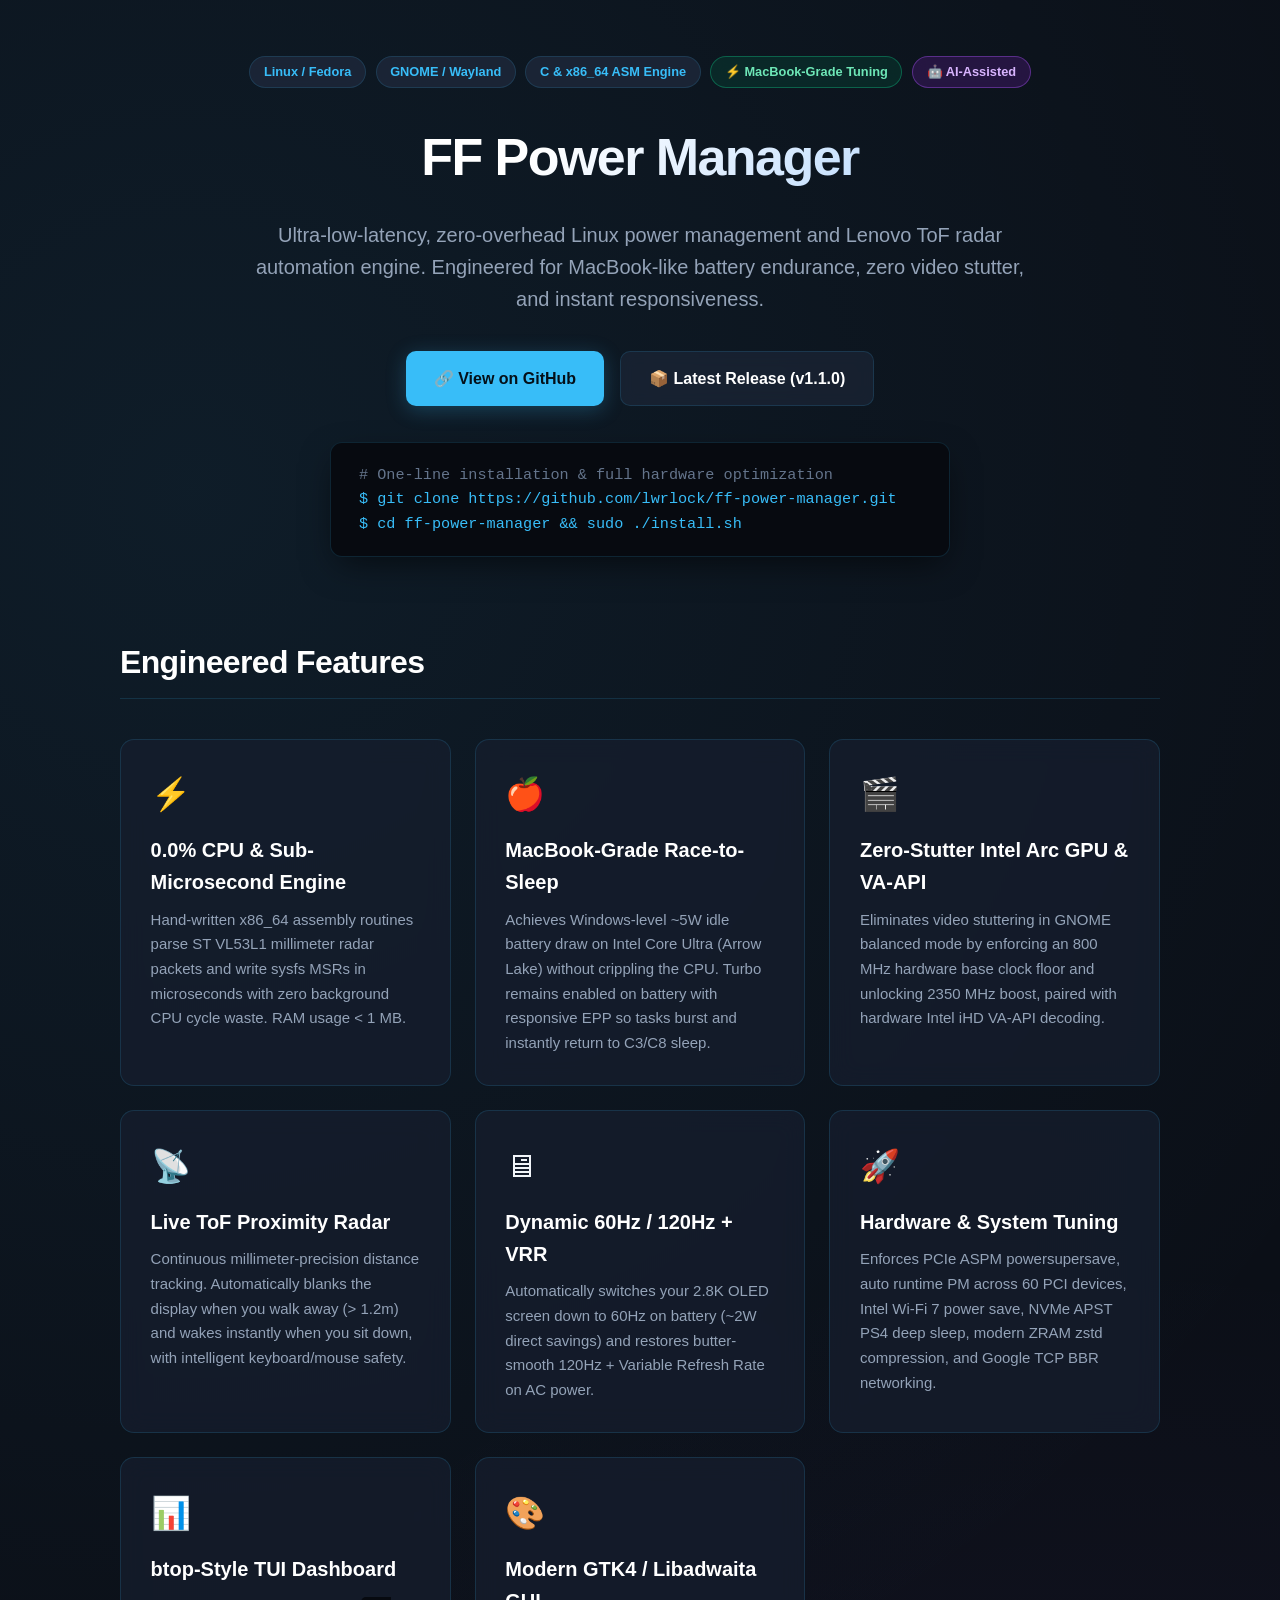
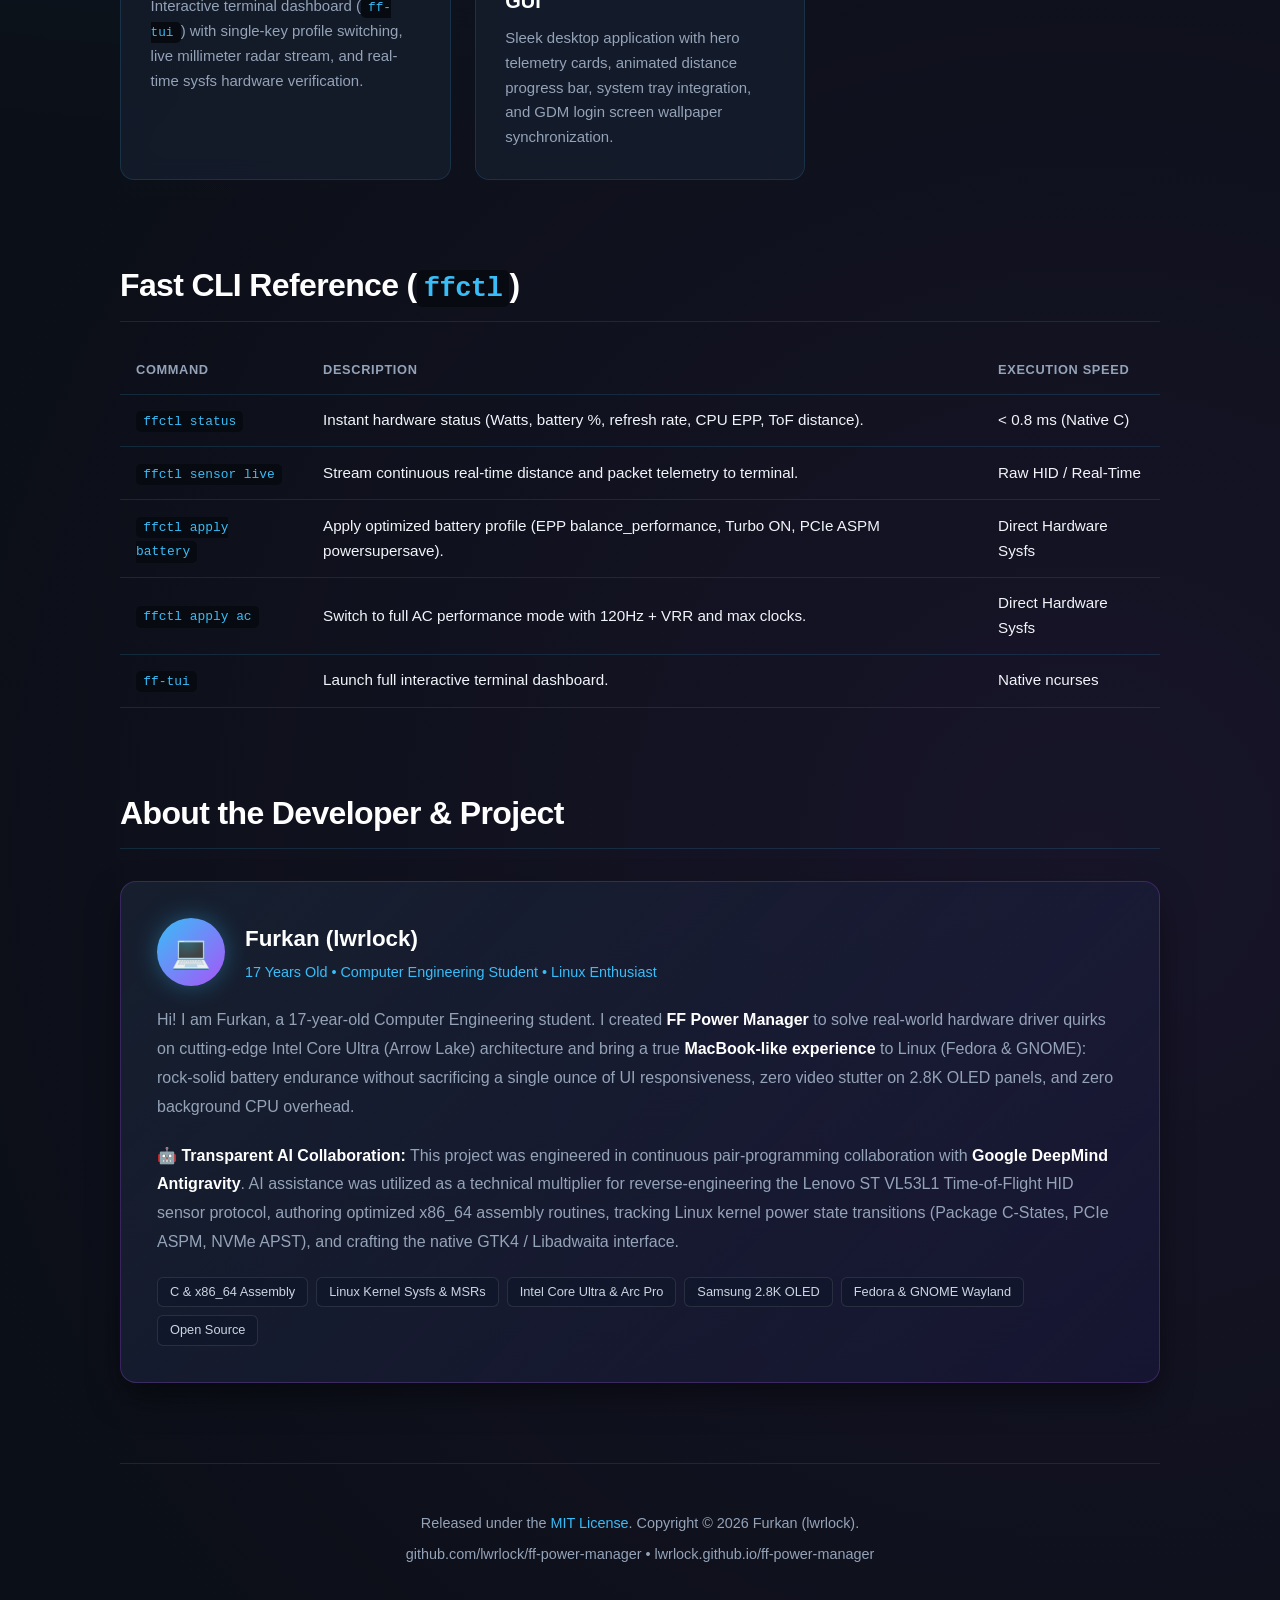
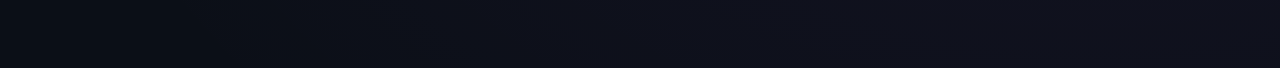
==== docs/index.html @ 94ef54aa "docs: update latest release link and version metadata to v1.1.0" ====
<!DOCTYPE html>
<html lang="en">
<head>
  <meta charset="UTF-8">
  <meta name="viewport" content="width=device-width, initial-scale=1.0">
  <title>FF Power Manager — Ultra-Low Latency Linux Power & ToF Presence Engine</title>
  <meta name="description" content="MacBook-grade Linux power profile manager, zero-stutter Intel Arc GPU tuning, and Lenovo ToF presence radar engine built in C and x86_64 Assembly for Fedora & GNOME.">
  <meta name="keywords" content="ff-power-manager, linux power management, fedora, lenovo presence sensor, tof sensor, oled 60hz 120hz, battery life, intel core ultra, intel arc, btop tui, c assembly, lwrlock">
  <meta name="author" content="Furkan (lwrlock)">
  <link rel="canonical" href="https://lwrlock.github.io/ff-power-manager/">

  <!-- OpenGraph Metadata -->
  <meta property="og:type" content="website">
  <meta property="og:title" content="FF Power Manager — MacBook-Grade Linux Power & ToF Presence Engine">
  <meta property="og:description" content="0.0% CPU overhead, ~5W idle battery tuning, live ToF millimeter radar, zero-stutter Intel Arc GPU fix, and dynamic 60Hz/120Hz OLED switching.">
  <meta property="og:url" content="https://lwrlock.github.io/ff-power-manager/">
  <meta property="og:site_name" content="FF Power Manager">

  <!-- Schema.org JSON-LD -->
  <script type="application/ld+json">
  {
    "@context": "https://schema.org",
    "@type": "SoftwareApplication",
    "name": "FF Power Manager",
    "softwareVersion": "1.1.0",
    "operatingSystem": "Linux (Fedora, GNOME, Wayland)",
    "applicationCategory": "UtilitiesApplication",
    "description": "MacBook-grade Linux power profile manager and Lenovo ToF presence sensor engine in C and x86_64 Assembly.",
    "license": "https://opensource.org/licenses/MIT",
    "url": "https://lwrlock.github.io/ff-power-manager/",
    "author": {
      "@type": "Person",
      "name": "Furkan",
      "jobTitle": "Computer Engineering Student",
      "url": "https://github.com/lwrlock"
    }
  }
  </script>

  <style>
    :root {
      --bg: #0b0f17;
      --card-bg: rgba(22, 30, 46, 0.75);
      --card-border: rgba(56, 189, 248, 0.15);
      --card-hover: rgba(56, 189, 248, 0.35);
      --text: #f1f5f9;
      --text-muted: #94a3b8;
      --primary: #38bdf8;
      --primary-glow: rgba(56, 189, 248, 0.25);
      --accent: #10b981;
      --accent-glow: rgba(16, 185, 129, 0.2);
      --purple: #a855f7;
      --code-bg: #070a10;
    }
    * { box-sizing: border-box; margin: 0; padding: 0; }
    body {
      font-family: -apple-system, BlinkMacSystemFont, "Segoe UI", Roboto, -apple-system, sans-serif;
      background-color: var(--bg);
      background-image: 
        radial-gradient(circle at 15% 15%, rgba(56, 189, 248, 0.08) 0%, transparent 45%),
        radial-gradient(circle at 85% 75%, rgba(168, 85, 247, 0.08) 0%, transparent 45%);
      color: var(--text);
      line-height: 1.6;
      padding: 0 1.5rem;
    }
    .container { max-width: 1040px; margin: 0 auto; padding: 3.5rem 0; }
    header { text-align: center; margin-bottom: 4rem; }
    .badge-bar { display: flex; justify-content: center; gap: 0.6rem; flex-wrap: wrap; margin-bottom: 1.75rem; }
    .badge {
      display: inline-flex;
      align-items: center;
      gap: 0.35rem;
      padding: 0.3rem 0.85rem;
      border-radius: 9999px;
      font-size: 0.8rem;
      font-weight: 600;
      background: rgba(30, 41, 59, 0.8);
      color: var(--primary);
      border: 1px solid var(--card-border);
      backdrop-filter: blur(8px);
      text-decoration: none;
    }
    .badge.ai { color: #d8b4fe; border-color: rgba(168, 85, 247, 0.4); background: rgba(88, 28, 135, 0.35); }
    .badge.green { color: #6ee7b7; border-color: rgba(16, 185, 129, 0.4); background: rgba(6, 78, 59, 0.35); }
    h1 {
      font-size: 3.25rem;
      font-weight: 800;
      color: #fff;
      margin-bottom: 1.25rem;
      letter-spacing: -0.03em;
      background: linear-gradient(135deg, #ffffff 40%, #93c5fd 100%);
      -webkit-background-clip: text;
      -webkit-text-fill-color: transparent;
    }
    .subtitle {
      font-size: 1.25rem;
      color: var(--text-muted);
      max-width: 780px;
      margin: 0 auto 2.25rem;
      font-weight: 400;
    }
    .cta-group { display: flex; justify-content: center; gap: 1rem; flex-wrap: wrap; }
    .btn {
      display: inline-flex;
      align-items: center;
      gap: 0.5rem;
      padding: 0.85rem 1.75rem;
      border-radius: 10px;
      font-weight: 600;
      text-decoration: none;
      transition: all 0.25s cubic-bezier(0.4, 0, 0.2, 1);
    }
    .btn-primary {
      background: var(--primary);
      color: #041019;
      box-shadow: 0 4px 20px var(--primary-glow);
    }
    .btn-primary:hover {
      background: #7dd3fc;
      transform: translateY(-2px);
      box-shadow: 0 6px 25px var(--primary-glow);
    }
    .btn-outline {
      background: rgba(30, 41, 59, 0.6);
      color: #fff;
      border: 1px solid var(--card-border);
      backdrop-filter: blur(8px);
    }
    .btn-outline:hover {
      background: var(--card-bg);
      border-color: var(--primary);
      transform: translateY(-2px);
    }
    .terminal-box {
      background: var(--code-bg);
      border: 1px solid var(--card-border);
      border-radius: 12px;
      padding: 1.25rem 1.75rem;
      font-family: ui-monospace, SFMono-Regular, Menlo, Monaco, Consolas, monospace;
      color: #38bdf8;
      font-size: 0.95rem;
      margin: 2.25rem auto 0;
      max-width: 620px;
      box-shadow: 0 12px 35px -8px rgba(0, 0, 0, 0.6);
      text-align: left;
    }
    .terminal-box .comment { color: #64748b; }
    .grid { display: grid; grid-template-columns: repeat(auto-fit, minmax(300px, 1fr)); gap: 1.5rem; margin-top: 2.5rem; }
    .card {
      background: var(--card-bg);
      border: 1px solid var(--card-border);
      border-radius: 14px;
      padding: 1.85rem;
      backdrop-filter: blur(12px);
      transition: transform 0.25s ease, border-color 0.25s ease, box-shadow 0.25s ease;
    }
    .card:hover {
      transform: translateY(-3px);
      border-color: var(--card-hover);
      box-shadow: 0 10px 30px -5px rgba(0, 0, 0, 0.4);
    }
    .card-icon { font-size: 2rem; margin-bottom: 0.85rem; }
    .card h3 { font-size: 1.25rem; font-weight: 700; color: #fff; margin-bottom: 0.6rem; }
    .card p { font-size: 0.935rem; color: var(--text-muted); line-height: 1.65; }
    section { margin: 5rem 0; }
    h2 {
      font-size: 2rem;
      font-weight: 700;
      color: #fff;
      margin-bottom: 1.5rem;
      border-bottom: 1px solid var(--card-border);
      padding-bottom: 0.6rem;
      letter-spacing: -0.02em;
    }
    table { width: 100%; border-collapse: collapse; margin: 1.5rem 0; font-size: 0.95rem; }
    th, td { text-align: left; padding: 0.85rem 1rem; border-bottom: 1px solid var(--card-border); }
    th { color: var(--text-muted); font-weight: 600; text-transform: uppercase; font-size: 0.8rem; letter-spacing: 0.05em; }
    code { font-family: ui-monospace, SFMono-Regular, Menlo, monospace; background: var(--code-bg); padding: 0.2rem 0.45rem; border-radius: 5px; font-size: 0.85em; color: var(--primary); }

    /* About Section */
    .about-card {
      background: linear-gradient(135deg, rgba(24, 34, 50, 0.85) 0%, rgba(30, 27, 75, 0.4) 100%);
      border: 1px solid rgba(168, 85, 247, 0.25);
      border-radius: 16px;
      padding: 2.25rem;
      margin-top: 2rem;
      box-shadow: 0 15px 35px -5px rgba(0, 0, 0, 0.5);
    }
    .about-header {
      display: flex;
      align-items: center;
      gap: 1.25rem;
      margin-bottom: 1.25rem;
      flex-wrap: wrap;
    }
    .about-avatar {
      width: 68px;
      height: 68px;
      border-radius: 50%;
      background: linear-gradient(135deg, #38bdf8, #a855f7);
      display: flex;
      align-items: center;
      justify-content: center;
      font-size: 2rem;
      box-shadow: 0 0 25px rgba(56, 189, 248, 0.35);
    }
    .about-title h3 { font-size: 1.4rem; color: #fff; margin-bottom: 0.25rem; }
    .about-meta { font-size: 0.9rem; color: var(--primary); font-weight: 500; }
    .about-text {
      color: var(--text-muted);
      font-size: 1rem;
      line-height: 1.8;
      margin-bottom: 1.25rem;
    }
    .about-text strong { color: #fff; }
    .pill-group { display: flex; gap: 0.5rem; flex-wrap: wrap; margin-top: 1rem; }
    .pill {
      font-size: 0.8rem;
      padding: 0.25rem 0.75rem;
      border-radius: 6px;
      background: rgba(15, 23, 42, 0.6);
      border: 1px solid rgba(255, 255, 255, 0.1);
      color: #cbd5e1;
    }

    footer {
      text-align: center;
      color: var(--text-muted);
      font-size: 0.9rem;
      border-top: 1px solid var(--card-border);
      padding: 3rem 0;
      margin-top: 5rem;
    }
  </style>
</head>
<body>
  <div class="container">
    <header>
      <div class="badge-bar">
        <span class="badge">Linux / Fedora</span>
        <span class="badge">GNOME / Wayland</span>
        <span class="badge">C &amp; x86_64 ASM Engine</span>
        <span class="badge green">&#x26A1; MacBook-Grade Tuning</span>
        <span class="badge ai">&#x1F916; AI-Assisted</span>
      </div>
      <h1>FF Power Manager</h1>
      <p class="subtitle">
        Ultra-low-latency, zero-overhead Linux power management and Lenovo ToF radar automation engine. Engineered for MacBook-like battery endurance, zero video stutter, and instant responsiveness.
      </p>

      <div class="cta-group">
        <a href="https://github.com/lwrlock/ff-power-manager" class="btn btn-primary">&#x1F517; View on GitHub</a>
        <a href="https://github.com/lwrlock/ff-power-manager/releases/tag/v1.1.0" class="btn btn-outline">&#x1F4E6; Latest Release (v1.1.0)</a>
      </div>

      <div class="terminal-box">
        <span class="comment"># One-line installation &amp; full hardware optimization</span><br>
        $ git clone https://github.com/lwrlock/ff-power-manager.git<br>
        $ cd ff-power-manager &amp;&amp; sudo ./install.sh
      </div>
    </header>

    <section>
      <h2>Engineered Features</h2>
      <div class="grid">
        <div class="card">
          <div class="card-icon">&#x26A1;</div>
          <h3>0.0% CPU &amp; Sub-Microsecond Engine</h3>
          <p>Hand-written x86_64 assembly routines parse ST VL53L1 millimeter radar packets and write sysfs MSRs in microseconds with zero background CPU cycle waste. RAM usage &lt; 1 MB.</p>
        </div>

        <div class="card">
          <div class="card-icon">&#x1F34E;</div>
          <h3>MacBook-Grade Race-to-Sleep</h3>
          <p>Achieves Windows-level ~5W idle battery draw on Intel Core Ultra (Arrow Lake) without crippling the CPU. Turbo remains enabled on battery with responsive EPP so tasks burst and instantly return to C3/C8 sleep.</p>
        </div>

        <div class="card">
          <div class="card-icon">&#x1F3AC;</div>
          <h3>Zero-Stutter Intel Arc GPU &amp; VA-API</h3>
          <p>Eliminates video stuttering in GNOME balanced mode by enforcing an 800 MHz hardware base clock floor and unlocking 2350 MHz boost, paired with hardware Intel iHD VA-API decoding.</p>
        </div>

        <div class="card">
          <div class="card-icon">&#x1F4E1;</div>
          <h3>Live ToF Proximity Radar</h3>
          <p>Continuous millimeter-precision distance tracking. Automatically blanks the display when you walk away (> 1.2m) and wakes instantly when you sit down, with intelligent keyboard/mouse safety.</p>
        </div>

        <div class="card">
          <div class="card-icon">&#x1F5A5;</div>
          <h3>Dynamic 60Hz / 120Hz + VRR</h3>
          <p>Automatically switches your 2.8K OLED screen down to 60Hz on battery (~2W direct savings) and restores butter-smooth 120Hz + Variable Refresh Rate on AC power.</p>
        </div>

        <div class="card">
          <div class="card-icon">&#x1F680;</div>
          <h3>Hardware &amp; System Tuning</h3>
          <p>Enforces PCIe ASPM powersupersave, auto runtime PM across 60 PCI devices, Intel Wi-Fi 7 power save, NVMe APST PS4 deep sleep, modern ZRAM zstd compression, and Google TCP BBR networking.</p>
        </div>

        <div class="card">
          <div class="card-icon">&#x1F4CA;</div>
          <h3>btop-Style TUI Dashboard</h3>
          <p>Interactive terminal dashboard (<code>ff-tui</code>) with single-key profile switching, live millimeter radar stream, and real-time sysfs hardware verification.</p>
        </div>

        <div class="card">
          <div class="card-icon">&#x1F3A8;</div>
          <h3>Modern GTK4 / Libadwaita GUI</h3>
          <p>Sleek desktop application with hero telemetry cards, animated distance progress bar, system tray integration, and GDM login screen wallpaper synchronization.</p>
        </div>
      </div>
    </section>

    <section>
      <h2>Fast CLI Reference (<code>ffctl</code>)</h2>
      <table>
        <thead>
          <tr>
            <th>Command</th>
            <th>Description</th>
            <th>Execution Speed</th>
          </tr>
        </thead>
        <tbody>
          <tr>
            <td><code>ffctl status</code></td>
            <td>Instant hardware status (Watts, battery %, refresh rate, CPU EPP, ToF distance).</td>
            <td>&lt; 0.8 ms (Native C)</td>
          </tr>
          <tr>
            <td><code>ffctl sensor live</code></td>
            <td>Stream continuous real-time distance and packet telemetry to terminal.</td>
            <td>Raw HID / Real-Time</td>
          </tr>
          <tr>
            <td><code>ffctl apply battery</code></td>
            <td>Apply optimized battery profile (EPP balance_performance, Turbo ON, PCIe ASPM powersupersave).</td>
            <td>Direct Hardware Sysfs</td>
          </tr>
          <tr>
            <td><code>ffctl apply ac</code></td>
            <td>Switch to full AC performance mode with 120Hz + VRR and max clocks.</td>
            <td>Direct Hardware Sysfs</td>
          </tr>
          <tr>
            <td><code>ff-tui</code></td>
            <td>Launch full interactive terminal dashboard.</td>
            <td>Native ncurses</td>
          </tr>
        </tbody>
      </table>
    </section>

    <section>
      <h2>About the Developer &amp; Project</h2>
      <div class="about-card">
        <div class="about-header">
          <div class="about-avatar">&#x1F4BB;</div>
          <div class="about-title">
            <h3>Furkan (lwrlock)</h3>
            <div class="about-meta">17 Years Old &bull; Computer Engineering Student &bull; Linux Enthusiast</div>
          </div>
        </div>
        <p class="about-text">
          Hi! I am Furkan, a 17-year-old Computer Engineering student. I created <strong>FF Power Manager</strong> to solve real-world hardware driver quirks on cutting-edge Intel Core Ultra (Arrow Lake) architecture and bring a true <strong>MacBook-like experience</strong> to Linux (Fedora &amp; GNOME): rock-solid battery endurance without sacrificing a single ounce of UI responsiveness, zero video stutter on 2.8K OLED panels, and zero background CPU overhead.
        </p>
        <p class="about-text">
          <strong>&#x1F916; Transparent AI Collaboration:</strong> This project was engineered in continuous pair-programming collaboration with <strong>Google DeepMind Antigravity</strong>. AI assistance was utilized as a technical multiplier for reverse-engineering the Lenovo ST VL53L1 Time-of-Flight HID sensor protocol, authoring optimized x86_64 assembly routines, tracking Linux kernel power state transitions (Package C-States, PCIe ASPM, NVMe APST), and crafting the native GTK4 / Libadwaita interface.
        </p>
        <div class="pill-group">
          <span class="pill">C &amp; x86_64 Assembly</span>
          <span class="pill">Linux Kernel Sysfs &amp; MSRs</span>
          <span class="pill">Intel Core Ultra &amp; Arc Pro</span>
          <span class="pill">Samsung 2.8K OLED</span>
          <span class="pill">Fedora &amp; GNOME Wayland</span>
          <span class="pill">Open Source</span>
        </div>
      </div>
    </section>

    <footer>
      <p>Released under the <a href="https://opensource.org/licenses/MIT" style="color: var(--primary); text-decoration: none;">MIT License</a>. Copyright &copy; 2026 Furkan (lwrlock).</p>
      <p style="margin-top: 0.5rem;"><a href="https://github.com/lwrlock/ff-power-manager" style="color: var(--text-muted); text-decoration: none;">github.com/lwrlock/ff-power-manager</a> &bull; <a href="https://lwrlock.github.io/ff-power-manager/" style="color: var(--text-muted); text-decoration: none;">lwrlock.github.io/ff-power-manager</a></p>
    </footer>
  </div>
</body>
</html>
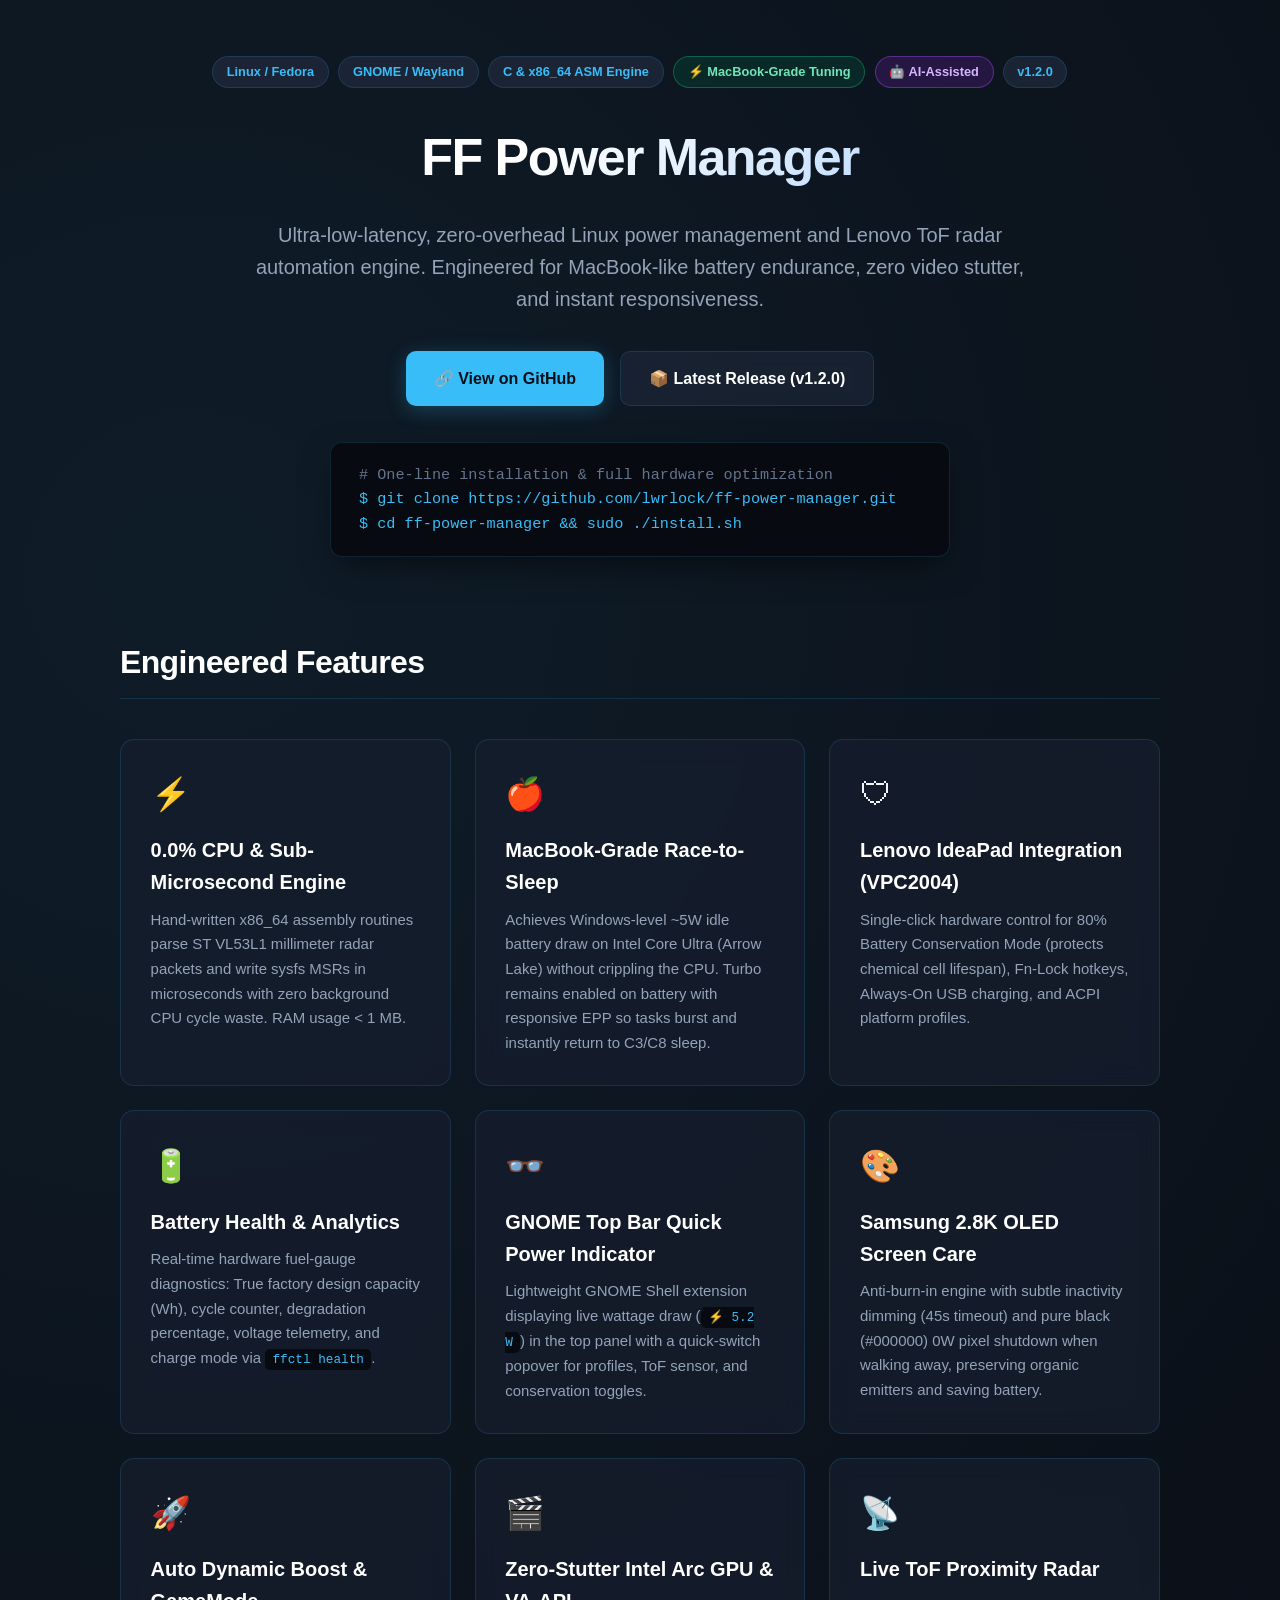
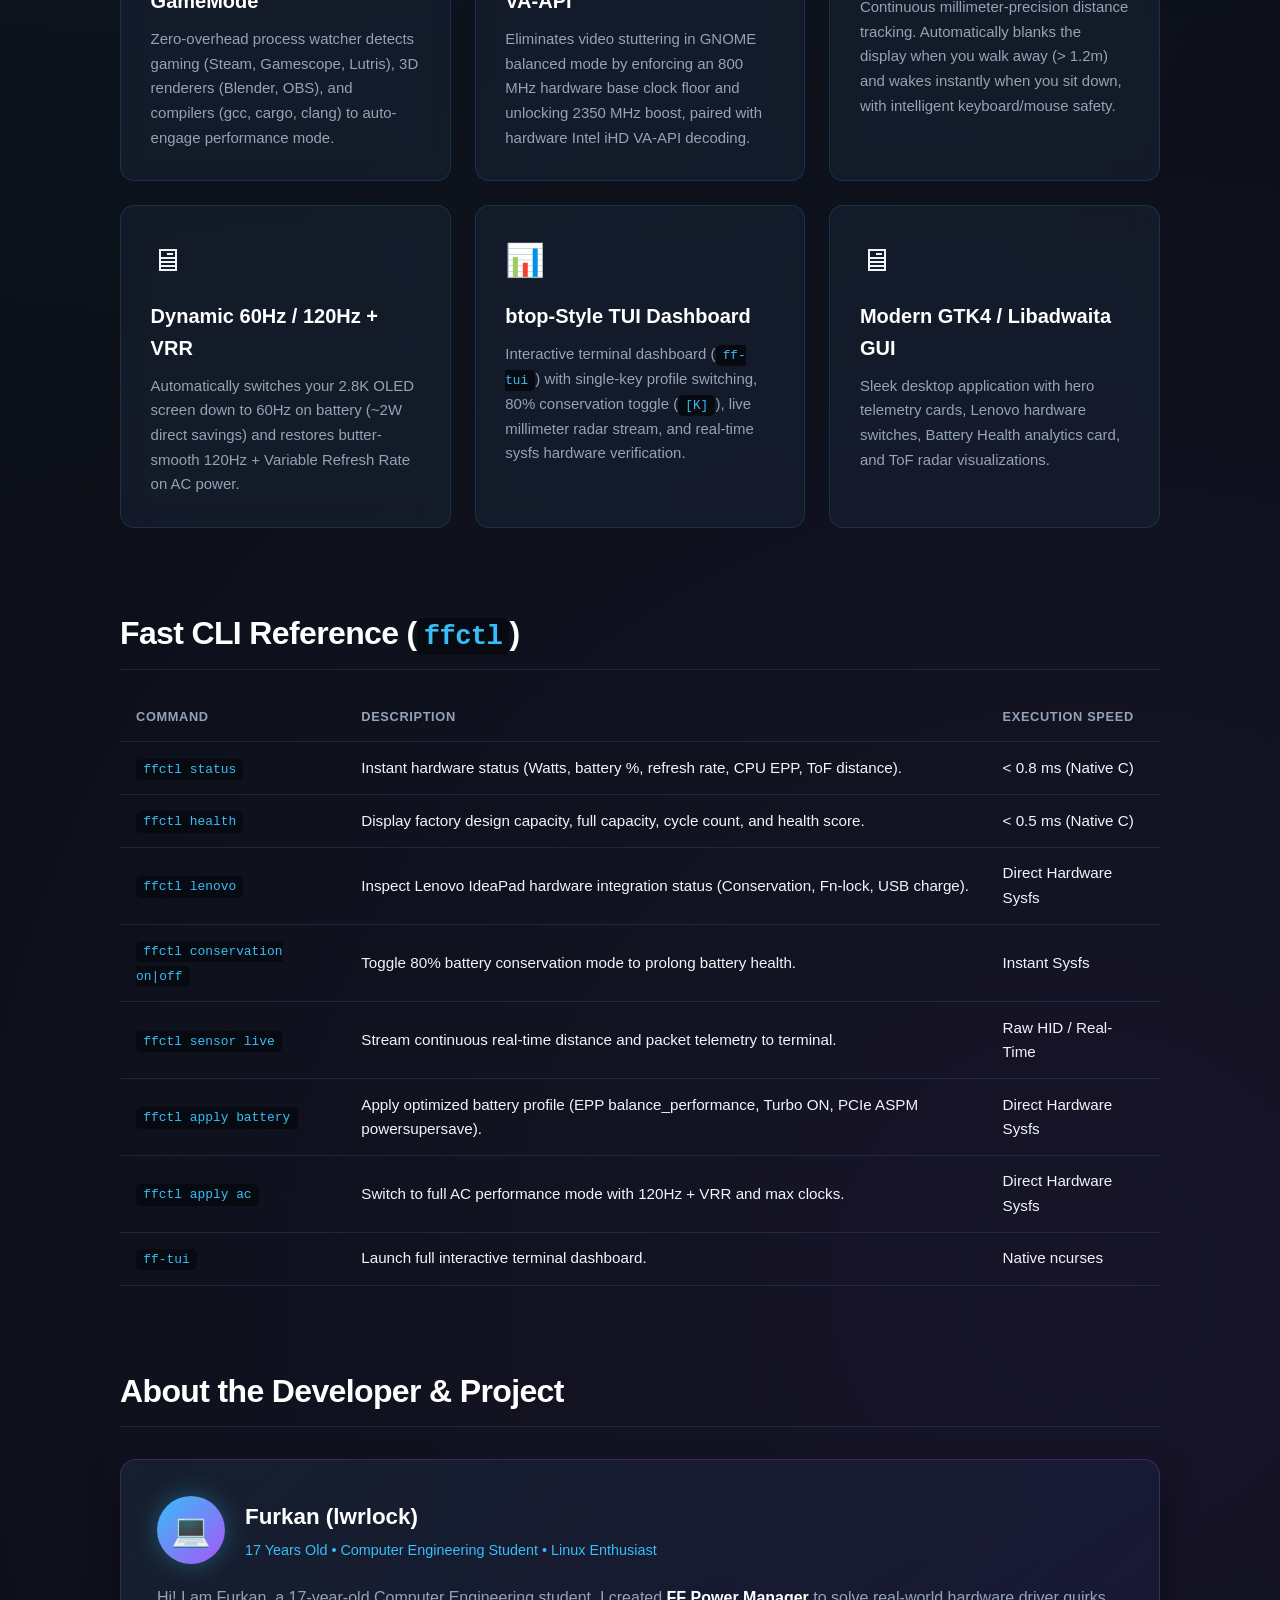
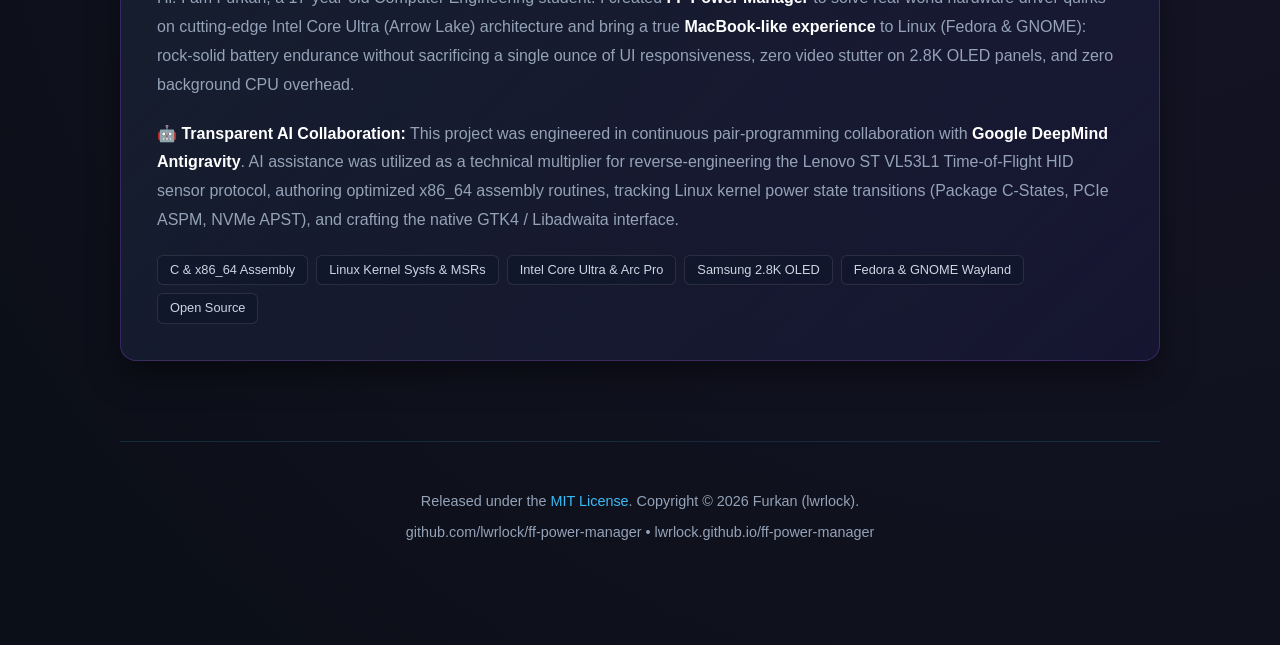
==== commit 58ce26dc: "feat(v1.2.0): Lenovo hardware controls, battery health analytics, GNOME top bar indicator, OLED care" ====
--- a/docs/index.html
+++ b/docs/index.html
@@ -22,7 +22,7 @@
     "@context": "https://schema.org",
     "@type": "SoftwareApplication",
     "name": "FF Power Manager",
-    "softwareVersion": "1.1.0",
+    "softwareVersion": "1.2.0",
     "operatingSystem": "Linux (Fedora, GNOME, Wayland)",
     "applicationCategory": "UtilitiesApplication",
     "description": "MacBook-grade Linux power profile manager and Lenovo ToF presence sensor engine in C and x86_64 Assembly.",
@@ -242,6 +242,7 @@
         <span class="badge">C &amp; x86_64 ASM Engine</span>
         <span class="badge green">&#x26A1; MacBook-Grade Tuning</span>
         <span class="badge ai">&#x1F916; AI-Assisted</span>
+        <span class="badge">v1.2.0</span>
       </div>
       <h1>FF Power Manager</h1>
       <p class="subtitle">
@@ -250,7 +251,7 @@
 
       <div class="cta-group">
         <a href="https://github.com/lwrlock/ff-power-manager" class="btn btn-primary">&#x1F517; View on GitHub</a>
-        <a href="https://github.com/lwrlock/ff-power-manager/releases/tag/v1.1.0" class="btn btn-outline">&#x1F4E6; Latest Release (v1.1.0)</a>
+        <a href="https://github.com/lwrlock/ff-power-manager/releases/tag/v1.2.0" class="btn btn-outline">&#x1F4E6; Latest Release (v1.2.0)</a>
       </div>
 
       <div class="terminal-box">
@@ -276,6 +277,36 @@
         </div>
 
         <div class="card">
+          <div class="card-icon">&#x1F6E1;</div>
+          <h3>Lenovo IdeaPad Integration (VPC2004)</h3>
+          <p>Single-click hardware control for 80% Battery Conservation Mode (protects chemical cell lifespan), Fn-Lock hotkeys, Always-On USB charging, and ACPI platform profiles.</p>
+        </div>
+
+        <div class="card">
+          <div class="card-icon">&#x1F50B;</div>
+          <h3>Battery Health &amp; Analytics</h3>
+          <p>Real-time hardware fuel-gauge diagnostics: True factory design capacity (Wh), cycle counter, degradation percentage, voltage telemetry, and charge mode via <code>ffctl health</code>.</p>
+        </div>
+
+        <div class="card">
+          <div class="card-icon">&#x1F453;</div>
+          <h3>GNOME Top Bar Quick Power Indicator</h3>
+          <p>Lightweight GNOME Shell extension displaying live wattage draw (<code>⚡ 5.2 W</code>) in the top panel with a quick-switch popover for profiles, ToF sensor, and conservation toggles.</p>
+        </div>
+
+        <div class="card">
+          <div class="card-icon">&#x1F3A8;</div>
+          <h3>Samsung 2.8K OLED Screen Care</h3>
+          <p>Anti-burn-in engine with subtle inactivity dimming (45s timeout) and pure black (#000000) 0W pixel shutdown when walking away, preserving organic emitters and saving battery.</p>
+        </div>
+
+        <div class="card">
+          <div class="card-icon">&#x1F680;</div>
+          <h3>Auto Dynamic Boost &amp; GameMode</h3>
+          <p>Zero-overhead process watcher detects gaming (Steam, Gamescope, Lutris), 3D renderers (Blender, OBS), and compilers (gcc, cargo, clang) to auto-engage performance mode.</p>
+        </div>
+
+        <div class="card">
           <div class="card-icon">&#x1F3AC;</div>
           <h3>Zero-Stutter Intel Arc GPU &amp; VA-API</h3>
           <p>Eliminates video stuttering in GNOME balanced mode by enforcing an 800 MHz hardware base clock floor and unlocking 2350 MHz boost, paired with hardware Intel iHD VA-API decoding.</p>
@@ -294,21 +325,15 @@
         </div>
 
         <div class="card">
-          <div class="card-icon">&#x1F680;</div>
-          <h3>Hardware &amp; System Tuning</h3>
-          <p>Enforces PCIe ASPM powersupersave, auto runtime PM across 60 PCI devices, Intel Wi-Fi 7 power save, NVMe APST PS4 deep sleep, modern ZRAM zstd compression, and Google TCP BBR networking.</p>
-        </div>
-
-        <div class="card">
           <div class="card-icon">&#x1F4CA;</div>
           <h3>btop-Style TUI Dashboard</h3>
-          <p>Interactive terminal dashboard (<code>ff-tui</code>) with single-key profile switching, live millimeter radar stream, and real-time sysfs hardware verification.</p>
-        </div>
-
-        <div class="card">
-          <div class="card-icon">&#x1F3A8;</div>
+          <p>Interactive terminal dashboard (<code>ff-tui</code>) with single-key profile switching, 80% conservation toggle (<code>[K]</code>), live millimeter radar stream, and real-time sysfs hardware verification.</p>
+        </div>
+
+        <div class="card">
+          <div class="card-icon">&#x1F5A5;</div>
           <h3>Modern GTK4 / Libadwaita GUI</h3>
-          <p>Sleek desktop application with hero telemetry cards, animated distance progress bar, system tray integration, and GDM login screen wallpaper synchronization.</p>
+          <p>Sleek desktop application with hero telemetry cards, Lenovo hardware switches, Battery Health analytics card, and ToF radar visualizations.</p>
         </div>
       </div>
     </section>
@@ -328,6 +353,21 @@
             <td><code>ffctl status</code></td>
             <td>Instant hardware status (Watts, battery %, refresh rate, CPU EPP, ToF distance).</td>
             <td>&lt; 0.8 ms (Native C)</td>
+          </tr>
+          <tr>
+            <td><code>ffctl health</code></td>
+            <td>Display factory design capacity, full capacity, cycle count, and health score.</td>
+            <td>&lt; 0.5 ms (Native C)</td>
+          </tr>
+          <tr>
+            <td><code>ffctl lenovo</code></td>
+            <td>Inspect Lenovo IdeaPad hardware integration status (Conservation, Fn-lock, USB charge).</td>
+            <td>Direct Hardware Sysfs</td>
+          </tr>
+          <tr>
+            <td><code>ffctl conservation on|off</code></td>
+            <td>Toggle 80% battery conservation mode to prolong battery health.</td>
+            <td>Instant Sysfs</td>
           </tr>
           <tr>
             <td><code>ffctl sensor live</code></td>
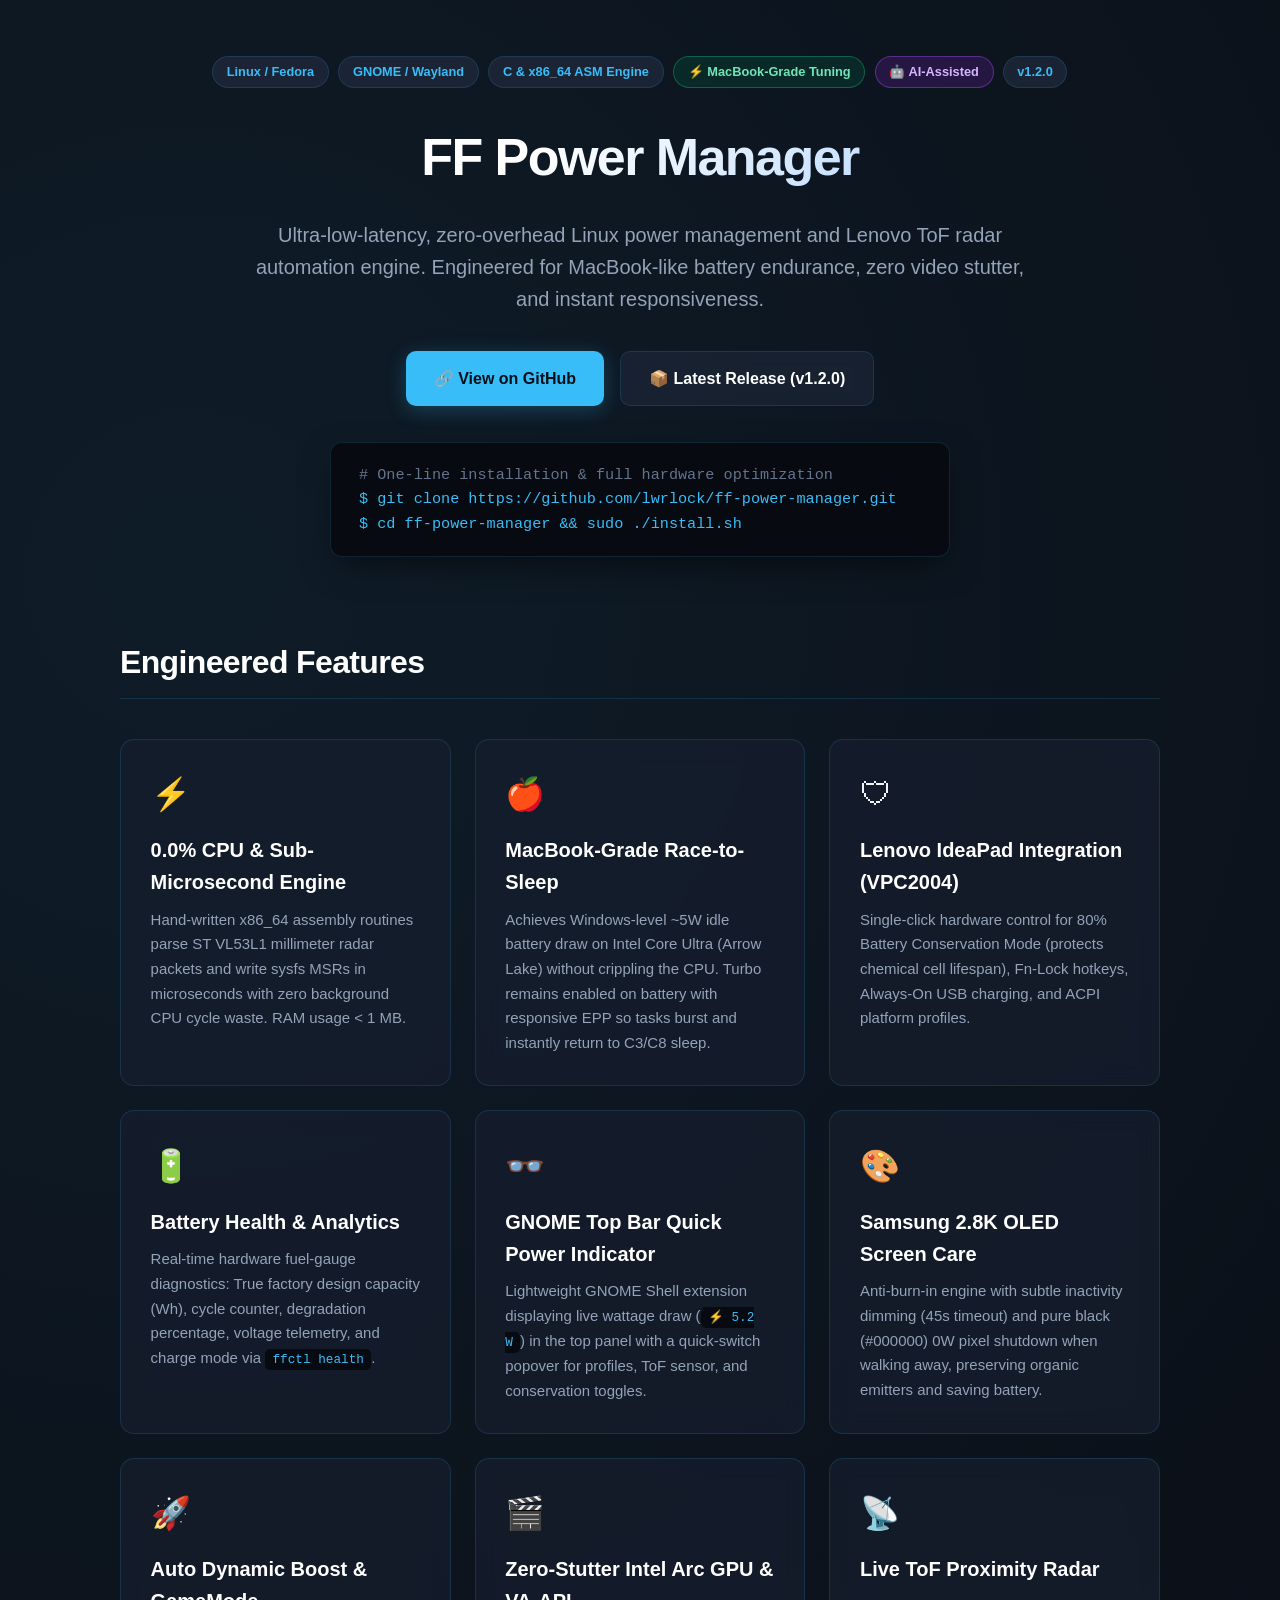
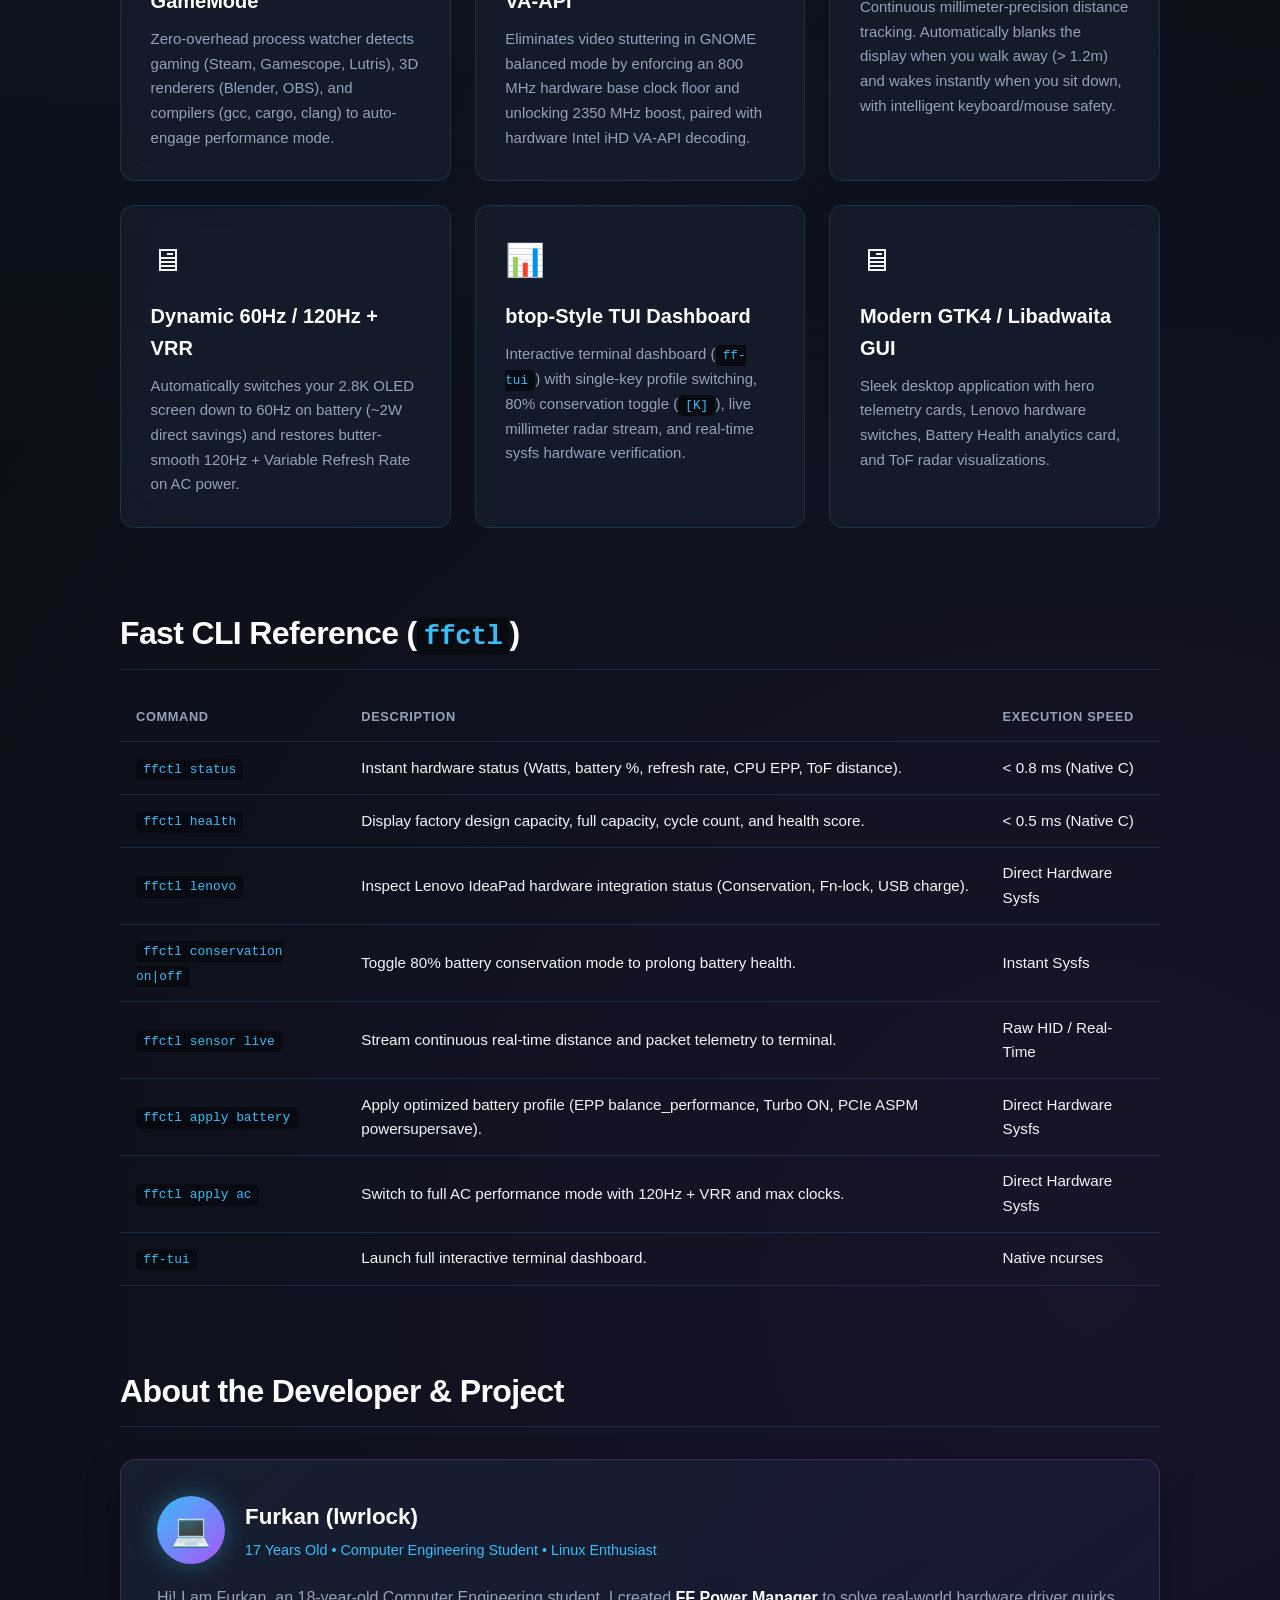
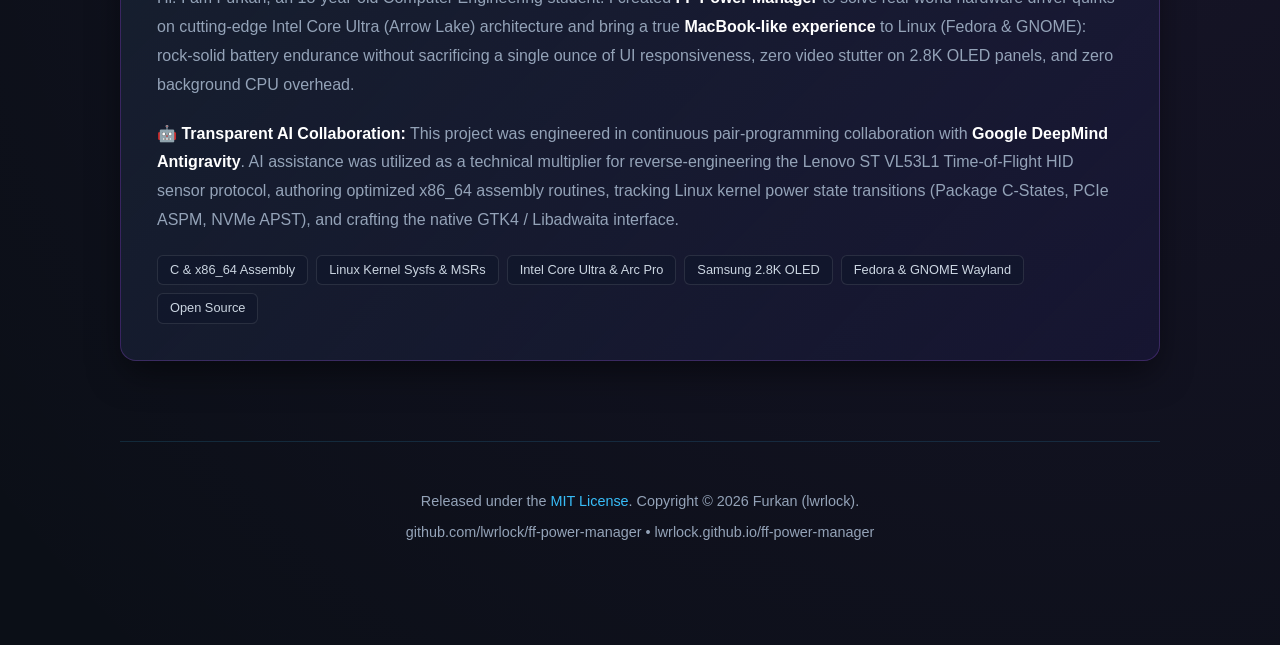
==== commit c301426e: "docs(gui): update developer age from 17 to 18" ====
--- a/docs/index.html
+++ b/docs/index.html
@@ -3,37 +3,62 @@
 <head>
   <meta charset="UTF-8">
   <meta name="viewport" content="width=device-width, initial-scale=1.0">
-  <title>FF Power Manager — Ultra-Low Latency Linux Power & ToF Presence Engine</title>
-  <meta name="description" content="MacBook-grade Linux power profile manager, zero-stutter Intel Arc GPU tuning, and Lenovo ToF presence radar engine built in C and x86_64 Assembly for Fedora & GNOME.">
-  <meta name="keywords" content="ff-power-manager, linux power management, fedora, lenovo presence sensor, tof sensor, oled 60hz 120hz, battery life, intel core ultra, intel arc, btop tui, c assembly, lwrlock">
+  <title>FF Power Manager — MacBook-Grade Linux Battery &amp; Power Management for Fedora / GNOME</title>
+  <meta name="description" content="FF Power Manager: Open-source Linux power manager delivering MacBook-like ~5W idle battery life on Lenovo IdeaPad with Intel Core Ultra. Features ToF presence sensor, zero-stutter Intel Arc GPU, OLED burn-in protection, auto GameMode boost, and GTK4 GUI — built in C and x86_64 Assembly.">
+  <meta name="keywords" content="ff-power-manager, linux power manager, fedora battery life, gnome power management, lenovo ideapad linux, intel core ultra battery, tof presence sensor linux, oled anti burn-in linux, intel arc gpu linux, battery conservation mode linux, linux 5w idle, tlp alternative, auto-cpufreq alternative, btop tui, ffctl, lwrlock, open source linux utility">
   <meta name="author" content="Furkan (lwrlock)">
+  <meta name="robots" content="index, follow, max-snippet:-1, max-image-preview:large, max-video-preview:-1">
+  <meta name="theme-color" content="#0b0f17">
   <link rel="canonical" href="https://lwrlock.github.io/ff-power-manager/">
 
-  <!-- OpenGraph Metadata -->
+  <!-- Open Graph / Facebook -->
   <meta property="og:type" content="website">
-  <meta property="og:title" content="FF Power Manager — MacBook-Grade Linux Power & ToF Presence Engine">
-  <meta property="og:description" content="0.0% CPU overhead, ~5W idle battery tuning, live ToF millimeter radar, zero-stutter Intel Arc GPU fix, and dynamic 60Hz/120Hz OLED switching.">
+  <meta property="og:title" content="FF Power Manager — MacBook-Grade Linux Battery &amp; Power Management">
+  <meta property="og:description" content="Open-source Linux power manager: ~5W idle on Lenovo IdeaPad, Intel Core Ultra battery tuning, ToF presence radar, OLED care, auto GameMode, GTK4 GUI. Built in C &amp; x86_64 Assembly.">
   <meta property="og:url" content="https://lwrlock.github.io/ff-power-manager/">
   <meta property="og:site_name" content="FF Power Manager">
+  <meta property="og:image" content="https://opengraph.githubassets.com/1/lwrlock/ff-power-manager">
+  <meta property="og:image:width" content="1200">
+  <meta property="og:image:height" content="630">
+  <meta property="og:locale" content="en_US">
+
+  <!-- Twitter / X Card -->
+  <meta name="twitter:card" content="summary_large_image">
+  <meta name="twitter:title" content="FF Power Manager — MacBook-Grade Linux Power &amp; Battery Manager">
+  <meta name="twitter:description" content="Open-source Linux power manager for Fedora/GNOME. ~5W idle, Lenovo hardware controls, ToF presence sensor, OLED anti-burn-in, GameMode boost. Built in C &amp; Assembly.">
+  <meta name="twitter:image" content="https://opengraph.githubassets.com/1/lwrlock/ff-power-manager">
+  <meta name="twitter:site" content="@lwrlock">
 
   <!-- Schema.org JSON-LD -->
   <script type="application/ld+json">
   {
     "@context": "https://schema.org",
-    "@type": "SoftwareApplication",
-    "name": "FF Power Manager",
-    "softwareVersion": "1.2.0",
-    "operatingSystem": "Linux (Fedora, GNOME, Wayland)",
-    "applicationCategory": "UtilitiesApplication",
-    "description": "MacBook-grade Linux power profile manager and Lenovo ToF presence sensor engine in C and x86_64 Assembly.",
-    "license": "https://opensource.org/licenses/MIT",
-    "url": "https://lwrlock.github.io/ff-power-manager/",
-    "author": {
-      "@type": "Person",
-      "name": "Furkan",
-      "jobTitle": "Computer Engineering Student",
-      "url": "https://github.com/lwrlock"
-    }
+    "@graph": [
+      {
+        "@type": "SoftwareApplication",
+        "name": "FF Power Manager",
+        "alternateName": "ffctl",
+        "softwareVersion": "1.2.0",
+        "operatingSystem": "Linux (Fedora, GNOME, Wayland)",
+        "applicationCategory": "UtilitiesApplication",
+        "applicationSubCategory": "Power Management",
+        "description": "MacBook-grade Linux power manager: ~5W idle on Lenovo IdeaPad, Intel Core Ultra battery tuning, ToF presence sensor, OLED anti-burn-in, GameMode auto-boost, GTK4 GUI. Built in C and x86_64 Assembly.",
+        "license": "https://opensource.org/licenses/MIT",
+        "url": "https://lwrlock.github.io/ff-power-manager/",
+        "downloadUrl": "https://github.com/lwrlock/ff-power-manager/releases/latest",
+        "codeRepository": "https://github.com/lwrlock/ff-power-manager",
+        "releaseNotes": "https://github.com/lwrlock/ff-power-manager/releases/tag/v1.2.0",
+        "softwareRequirements": "Linux kernel 5.19+, GNOME Shell 44+, Fedora 38+",
+        "offers": { "@type": "Offer", "price": "0", "priceCurrency": "USD" },
+        "author": {
+          "@type": "Person",
+          "name": "Furkan",
+          "url": "https://github.com/lwrlock",
+          "jobTitle": "Computer Engineering Student",
+          "description": "18-year-old Computer Engineering student building open-source Linux system tools."
+        }
+      }
+    ]
   }
   </script>
 
@@ -404,7 +429,7 @@
           </div>
         </div>
         <p class="about-text">
-          Hi! I am Furkan, a 17-year-old Computer Engineering student. I created <strong>FF Power Manager</strong> to solve real-world hardware driver quirks on cutting-edge Intel Core Ultra (Arrow Lake) architecture and bring a true <strong>MacBook-like experience</strong> to Linux (Fedora &amp; GNOME): rock-solid battery endurance without sacrificing a single ounce of UI responsiveness, zero video stutter on 2.8K OLED panels, and zero background CPU overhead.
+          Hi! I am Furkan, an 18-year-old Computer Engineering student. I created <strong>FF Power Manager</strong> to solve real-world hardware driver quirks on cutting-edge Intel Core Ultra (Arrow Lake) architecture and bring a true <strong>MacBook-like experience</strong> to Linux (Fedora &amp; GNOME): rock-solid battery endurance without sacrificing a single ounce of UI responsiveness, zero video stutter on 2.8K OLED panels, and zero background CPU overhead.
         </p>
         <p class="about-text">
           <strong>&#x1F916; Transparent AI Collaboration:</strong> This project was engineered in continuous pair-programming collaboration with <strong>Google DeepMind Antigravity</strong>. AI assistance was utilized as a technical multiplier for reverse-engineering the Lenovo ST VL53L1 Time-of-Flight HID sensor protocol, authoring optimized x86_64 assembly routines, tracking Linux kernel power state transitions (Package C-States, PCIe ASPM, NVMe APST), and crafting the native GTK4 / Libadwaita interface.
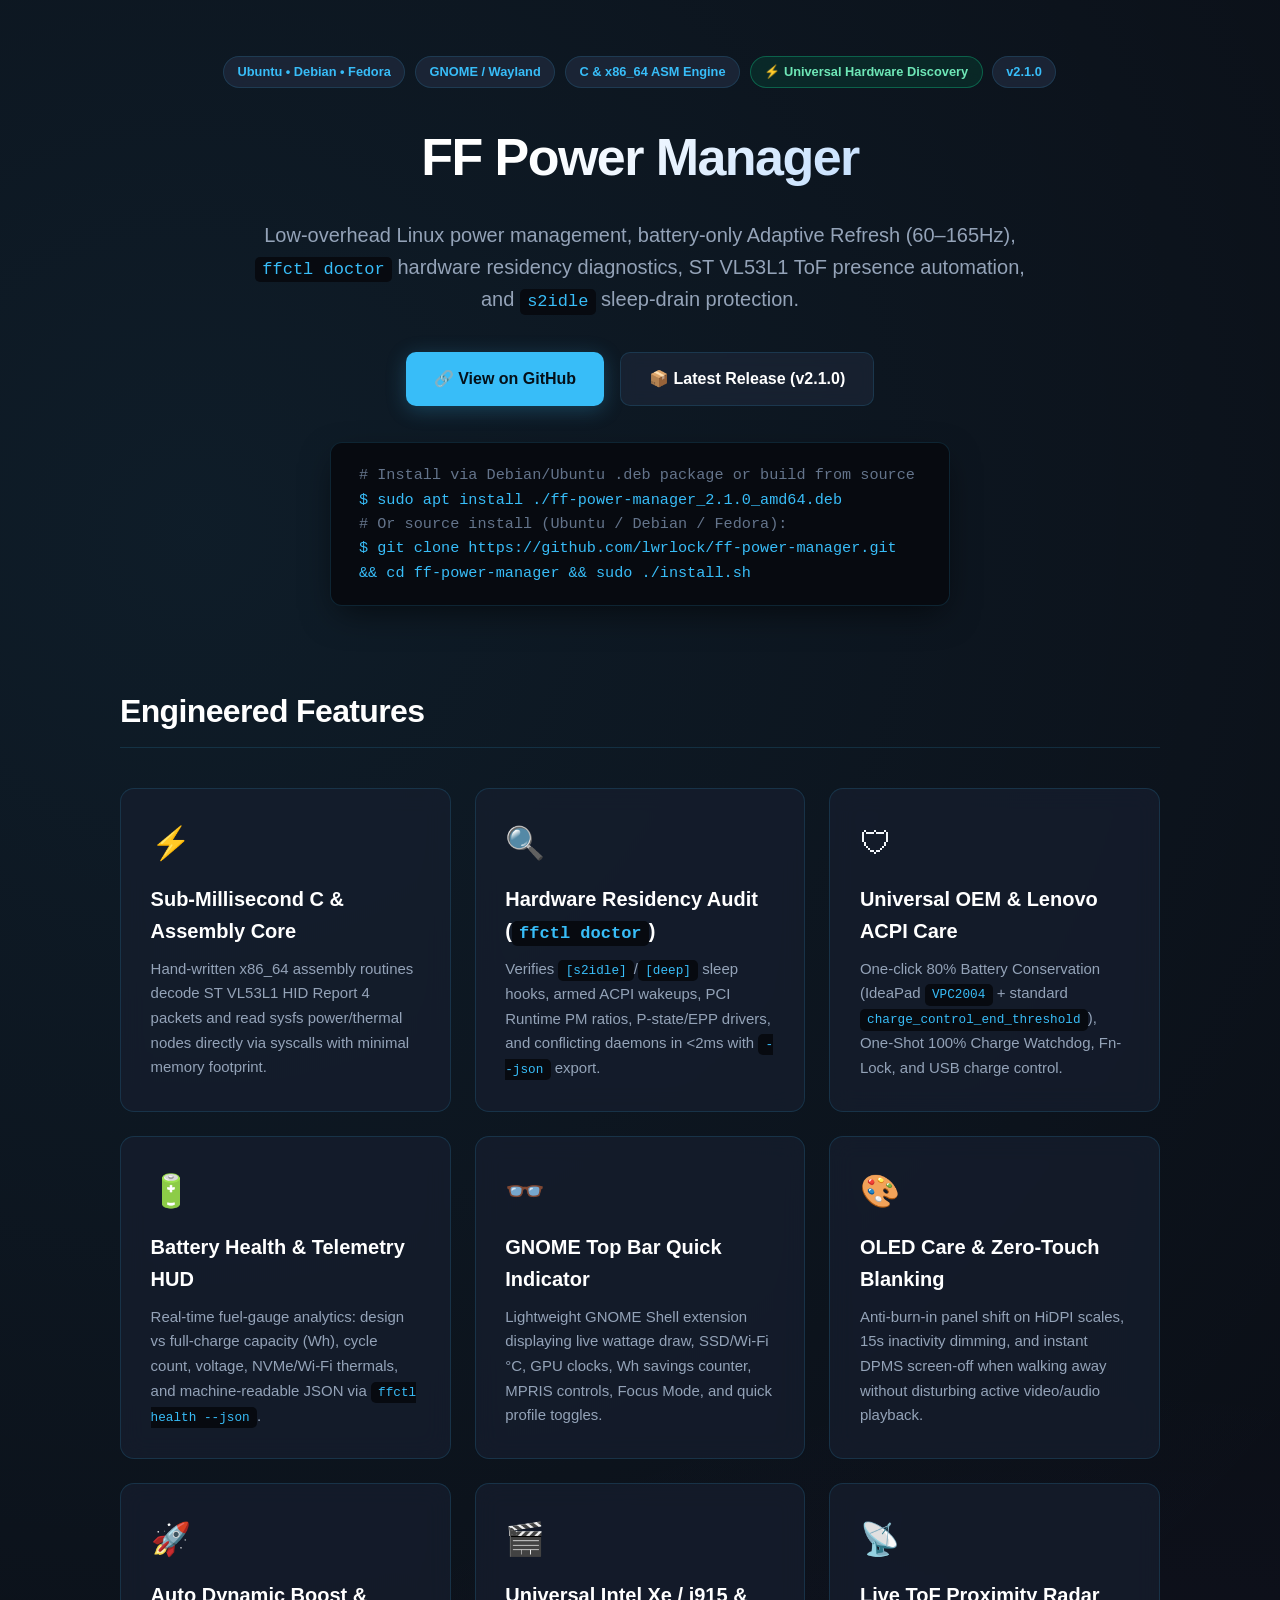
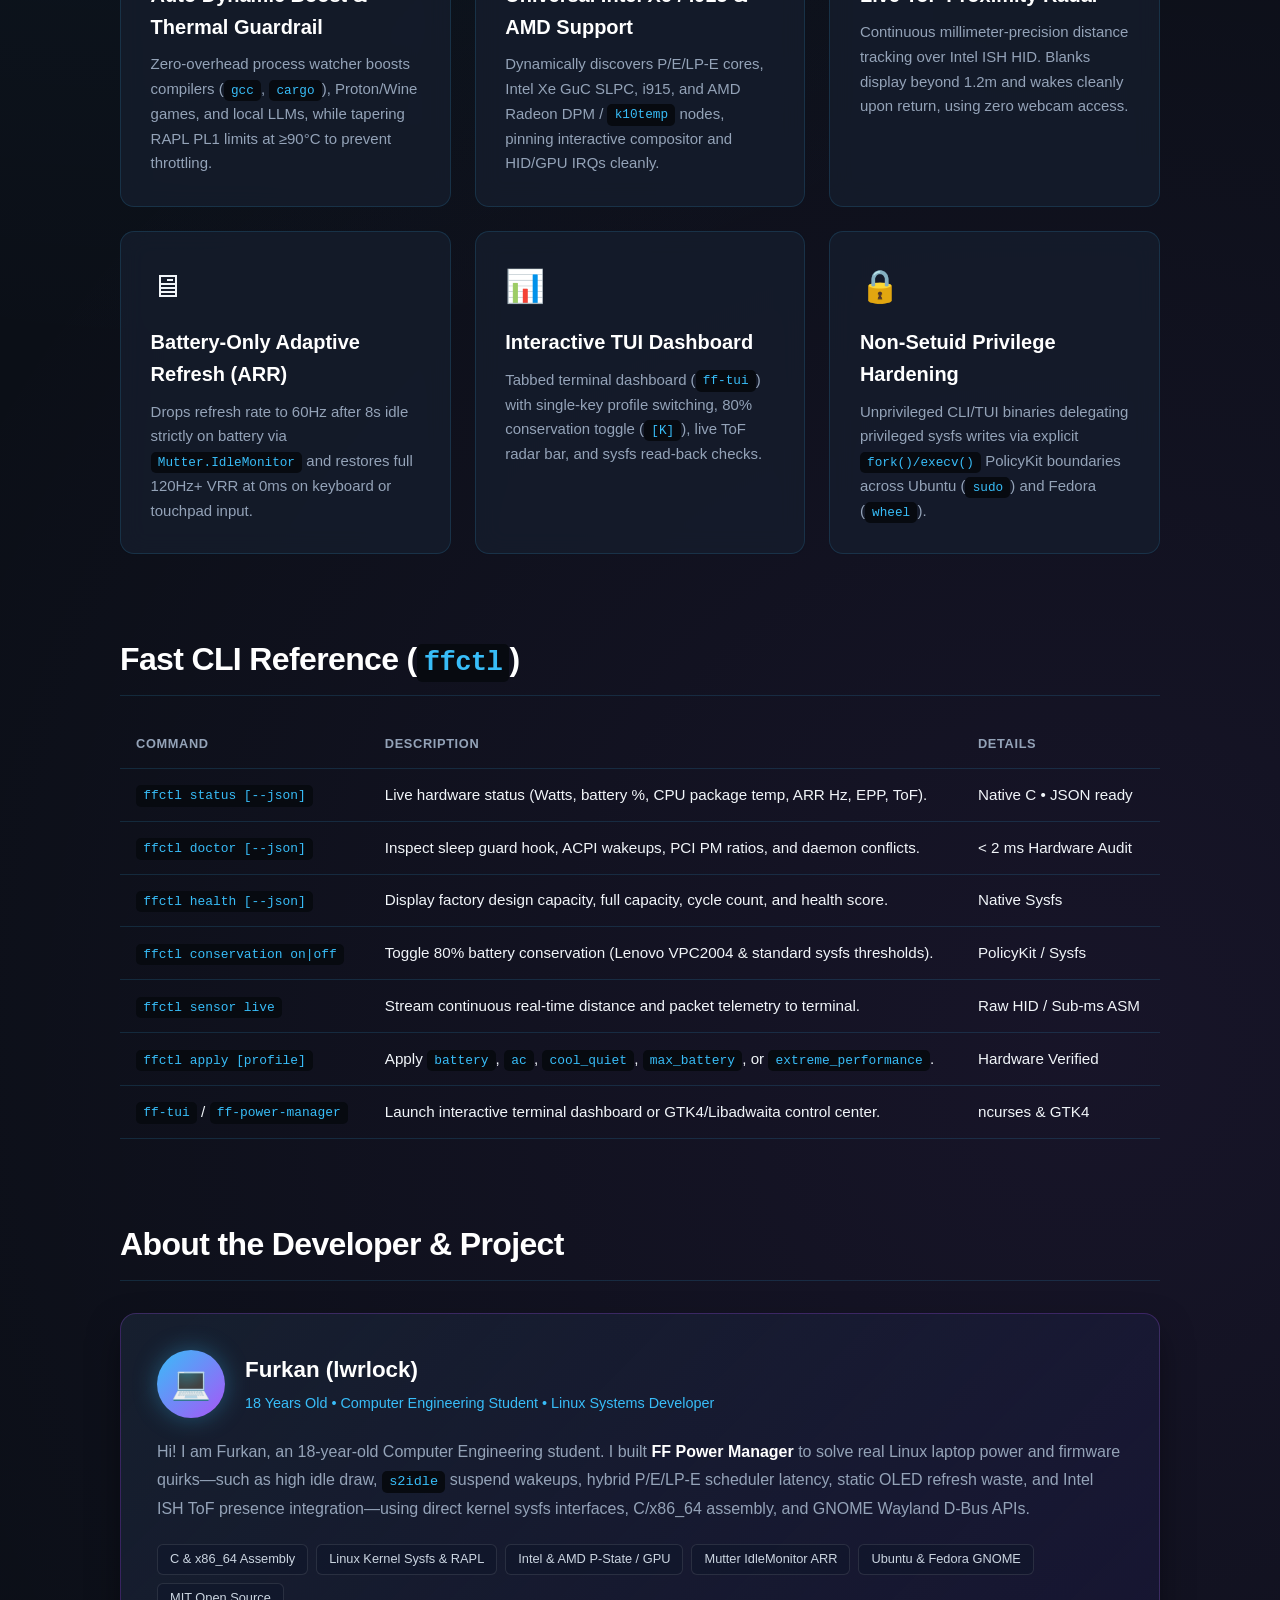
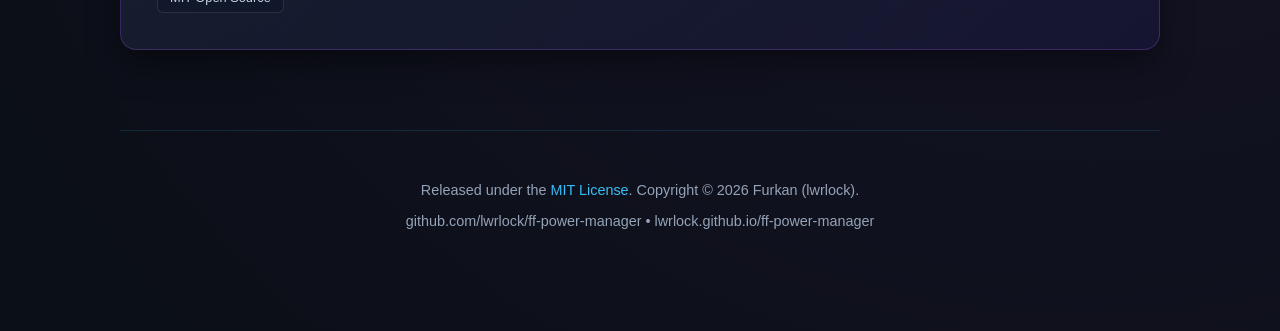
==== commit 3e6a7422: "release(v2.1.0): harden security, remove hardcoded hardware assumptions, add ffctl doctor & --json" ====
--- a/docs/index.html
+++ b/docs/index.html
@@ -3,9 +3,9 @@
 <head>
   <meta charset="UTF-8">
   <meta name="viewport" content="width=device-width, initial-scale=1.0">
-  <title>FF Power Manager — MacBook-Grade Linux Battery &amp; Power Management for Fedora / GNOME</title>
-  <meta name="description" content="FF Power Manager: Open-source Linux power manager delivering MacBook-like ~5W idle battery life on Lenovo IdeaPad with Intel Core Ultra. Features ToF presence sensor, zero-stutter Intel Arc GPU, OLED burn-in protection, auto GameMode boost, and GTK4 GUI — built in C and x86_64 Assembly.">
-  <meta name="keywords" content="ff-power-manager, linux power manager, fedora battery life, gnome power management, lenovo ideapad linux, intel core ultra battery, tof presence sensor linux, oled anti burn-in linux, intel arc gpu linux, battery conservation mode linux, linux 5w idle, tlp alternative, auto-cpufreq alternative, btop tui, ffctl, lwrlock, open source linux utility">
+  <title>FF Power Manager — Universal Linux Power, Adaptive Refresh &amp; Telemetry Engine</title>
+  <meta name="description" content="FF Power Manager: Open-source C, x86_64 Assembly, and Python/GTK4 Linux power manager. Features universal CPU/GPU auto-discovery, battery-only Adaptive Refresh (60-Max Hz), ToF presence radar, hardware residency diagnostics (ffctl doctor), and s2idle sleep guard.">
+  <meta name="keywords" content="ff-power-manager, linux power manager, ubuntu battery life, fedora battery life, gnome power management, lenovo ideapad linux, intel core ultra battery, amd pstate epp, tof presence sensor linux, adaptive refresh rate linux, s2idle drain fix, tlp alternative, auto-cpufreq alternative, btop tui, ffctl, lwrlock, open source linux utility">
   <meta name="author" content="Furkan (lwrlock)">
   <meta name="robots" content="index, follow, max-snippet:-1, max-image-preview:large, max-video-preview:-1">
   <meta name="theme-color" content="#0b0f17">
@@ -13,8 +13,8 @@
 
   <!-- Open Graph / Facebook -->
   <meta property="og:type" content="website">
-  <meta property="og:title" content="FF Power Manager — MacBook-Grade Linux Battery &amp; Power Management">
-  <meta property="og:description" content="Open-source Linux power manager: ~5W idle on Lenovo IdeaPad, Intel Core Ultra battery tuning, ToF presence radar, OLED care, auto GameMode, GTK4 GUI. Built in C &amp; x86_64 Assembly.">
+  <meta property="og:title" content="FF Power Manager — Linux Power, Adaptive Refresh &amp; Residency Diagnostics">
+  <meta property="og:description" content="Open-source Linux power manager built in C, x86_64 Assembly, and Python/GTK4: universal Intel/AMD discovery, ffctl doctor residency audit, 0ms Adaptive Refresh, ToF radar, and s2idle wakeup guard.">
   <meta property="og:url" content="https://lwrlock.github.io/ff-power-manager/">
   <meta property="og:site_name" content="FF Power Manager">
   <meta property="og:image" content="https://opengraph.githubassets.com/1/lwrlock/ff-power-manager">
@@ -24,8 +24,8 @@
 
   <!-- Twitter / X Card -->
   <meta name="twitter:card" content="summary_large_image">
-  <meta name="twitter:title" content="FF Power Manager — MacBook-Grade Linux Power &amp; Battery Manager">
-  <meta name="twitter:description" content="Open-source Linux power manager for Fedora/GNOME. ~5W idle, Lenovo hardware controls, ToF presence sensor, OLED anti-burn-in, GameMode boost. Built in C &amp; Assembly.">
+  <meta name="twitter:title" content="FF Power Manager — Universal Linux Power &amp; Residency Engine">
+  <meta name="twitter:description" content="Open-source Linux power manager for Ubuntu, Debian &amp; Fedora GNOME. Native C/ASM telemetry, ffctl doctor --json, Adaptive Refresh (60-Max Hz), ToF radar &amp; s2idle guard.">
   <meta name="twitter:image" content="https://opengraph.githubassets.com/1/lwrlock/ff-power-manager">
   <meta name="twitter:site" content="@lwrlock">
 
@@ -38,17 +38,17 @@
         "@type": "SoftwareApplication",
         "name": "FF Power Manager",
         "alternateName": "ffctl",
-        "softwareVersion": "1.2.0",
-        "operatingSystem": "Linux (Fedora, GNOME, Wayland)",
+        "softwareVersion": "2.1.0",
+        "operatingSystem": "Linux (Ubuntu, Debian, Fedora, GNOME Wayland)",
         "applicationCategory": "UtilitiesApplication",
         "applicationSubCategory": "Power Management",
-        "description": "MacBook-grade Linux power manager: ~5W idle on Lenovo IdeaPad, Intel Core Ultra battery tuning, ToF presence sensor, OLED anti-burn-in, GameMode auto-boost, GTK4 GUI. Built in C and x86_64 Assembly.",
+        "description": "Hybrid C/x86_64 Assembly + Python/GTK4 Linux laptop power manager with universal Intel/AMD topology discovery, ffctl doctor hardware residency diagnostics, battery-only Adaptive Refresh Rate, ToF presence radar, and s2idle wakeup guard.",
         "license": "https://opensource.org/licenses/MIT",
         "url": "https://lwrlock.github.io/ff-power-manager/",
         "downloadUrl": "https://github.com/lwrlock/ff-power-manager/releases/latest",
         "codeRepository": "https://github.com/lwrlock/ff-power-manager",
-        "releaseNotes": "https://github.com/lwrlock/ff-power-manager/releases/tag/v1.2.0",
-        "softwareRequirements": "Linux kernel 5.19+, GNOME Shell 44+, Fedora 38+",
+        "releaseNotes": "https://github.com/lwrlock/ff-power-manager/releases/tag/v2.1.0",
+        "softwareRequirements": "Linux kernel 5.19+, GNOME Shell 44+, Ubuntu/Debian/Fedora",
         "offers": { "@type": "Offer", "price": "0", "priceCurrency": "USD" },
         "author": {
           "@type": "Person",
@@ -262,27 +262,27 @@
   <div class="container">
     <header>
       <div class="badge-bar">
-        <span class="badge">Linux / Fedora</span>
+        <span class="badge">Ubuntu &bull; Debian &bull; Fedora</span>
         <span class="badge">GNOME / Wayland</span>
         <span class="badge">C &amp; x86_64 ASM Engine</span>
-        <span class="badge green">&#x26A1; MacBook-Grade Tuning</span>
-        <span class="badge ai">&#x1F916; AI-Assisted</span>
-        <span class="badge">v1.2.0</span>
+        <span class="badge green">&#x26A1; Universal Hardware Discovery</span>
+        <span class="badge">v2.1.0</span>
       </div>
       <h1>FF Power Manager</h1>
       <p class="subtitle">
-        Ultra-low-latency, zero-overhead Linux power management and Lenovo ToF radar automation engine. Engineered for MacBook-like battery endurance, zero video stutter, and instant responsiveness.
+        Low-overhead Linux power management, battery-only Adaptive Refresh (60&ndash;165Hz), <code>ffctl doctor</code> hardware residency diagnostics, ST VL53L1 ToF presence automation, and <code>s2idle</code> sleep-drain protection.
       </p>
 
       <div class="cta-group">
         <a href="https://github.com/lwrlock/ff-power-manager" class="btn btn-primary">&#x1F517; View on GitHub</a>
-        <a href="https://github.com/lwrlock/ff-power-manager/releases/tag/v1.2.0" class="btn btn-outline">&#x1F4E6; Latest Release (v1.2.0)</a>
+        <a href="https://github.com/lwrlock/ff-power-manager/releases/tag/v2.1.0" class="btn btn-outline">&#x1F4E6; Latest Release (v2.1.0)</a>
       </div>
 
       <div class="terminal-box">
-        <span class="comment"># One-line installation &amp; full hardware optimization</span><br>
-        $ git clone https://github.com/lwrlock/ff-power-manager.git<br>
-        $ cd ff-power-manager &amp;&amp; sudo ./install.sh
+        <span class="comment"># Install via Debian/Ubuntu .deb package or build from source</span><br>
+        $ sudo apt install ./ff-power-manager_2.1.0_amd64.deb<br>
+        <span class="comment"># Or source install (Ubuntu / Debian / Fedora):</span><br>
+        $ git clone https://github.com/lwrlock/ff-power-manager.git &amp;&amp; cd ff-power-manager &amp;&amp; sudo ./install.sh
       </div>
     </header>
 
@@ -291,74 +291,74 @@
       <div class="grid">
         <div class="card">
           <div class="card-icon">&#x26A1;</div>
-          <h3>0.0% CPU &amp; Sub-Microsecond Engine</h3>
-          <p>Hand-written x86_64 assembly routines parse ST VL53L1 millimeter radar packets and write sysfs MSRs in microseconds with zero background CPU cycle waste. RAM usage &lt; 1 MB.</p>
-        </div>
-
-        <div class="card">
-          <div class="card-icon">&#x1F34E;</div>
-          <h3>MacBook-Grade Race-to-Sleep</h3>
-          <p>Achieves Windows-level ~5W idle battery draw on Intel Core Ultra (Arrow Lake) without crippling the CPU. Turbo remains enabled on battery with responsive EPP so tasks burst and instantly return to C3/C8 sleep.</p>
+          <h3>Sub-Millisecond C &amp; Assembly Core</h3>
+          <p>Hand-written x86_64 assembly routines decode ST VL53L1 HID Report 4 packets and read sysfs power/thermal nodes directly via syscalls with minimal memory footprint.</p>
+        </div>
+
+        <div class="card">
+          <div class="card-icon">&#x1F50D;</div>
+          <h3>Hardware Residency Audit (<code>ffctl doctor</code>)</h3>
+          <p>Verifies <code>[s2idle]</code>/<code>[deep]</code> sleep hooks, armed ACPI wakeups, PCI Runtime PM ratios, P-state/EPP drivers, and conflicting daemons in &lt;2ms with <code>--json</code> export.</p>
         </div>
 
         <div class="card">
           <div class="card-icon">&#x1F6E1;</div>
-          <h3>Lenovo IdeaPad Integration (VPC2004)</h3>
-          <p>Single-click hardware control for 80% Battery Conservation Mode (protects chemical cell lifespan), Fn-Lock hotkeys, Always-On USB charging, and ACPI platform profiles.</p>
+          <h3>Universal OEM &amp; Lenovo ACPI Care</h3>
+          <p>One-click 80% Battery Conservation (IdeaPad <code>VPC2004</code> + standard <code>charge_control_end_threshold</code>), One-Shot 100% Charge Watchdog, Fn-Lock, and USB charge control.</p>
         </div>
 
         <div class="card">
           <div class="card-icon">&#x1F50B;</div>
-          <h3>Battery Health &amp; Analytics</h3>
-          <p>Real-time hardware fuel-gauge diagnostics: True factory design capacity (Wh), cycle counter, degradation percentage, voltage telemetry, and charge mode via <code>ffctl health</code>.</p>
+          <h3>Battery Health &amp; Telemetry HUD</h3>
+          <p>Real-time fuel-gauge analytics: design vs full-charge capacity (Wh), cycle count, voltage, NVMe/Wi-Fi thermals, and machine-readable JSON via <code>ffctl health --json</code>.</p>
         </div>
 
         <div class="card">
           <div class="card-icon">&#x1F453;</div>
-          <h3>GNOME Top Bar Quick Power Indicator</h3>
-          <p>Lightweight GNOME Shell extension displaying live wattage draw (<code>⚡ 5.2 W</code>) in the top panel with a quick-switch popover for profiles, ToF sensor, and conservation toggles.</p>
+          <h3>GNOME Top Bar Quick Indicator</h3>
+          <p>Lightweight GNOME Shell extension displaying live wattage draw, SSD/Wi-Fi °C, GPU clocks, Wh savings counter, MPRIS controls, Focus Mode, and quick profile toggles.</p>
         </div>
 
         <div class="card">
           <div class="card-icon">&#x1F3A8;</div>
-          <h3>Samsung 2.8K OLED Screen Care</h3>
-          <p>Anti-burn-in engine with subtle inactivity dimming (45s timeout) and pure black (#000000) 0W pixel shutdown when walking away, preserving organic emitters and saving battery.</p>
+          <h3>OLED Care &amp; Zero-Touch Blanking</h3>
+          <p>Anti-burn-in panel shift on HiDPI scales, 15s inactivity dimming, and instant DPMS screen-off when walking away without disturbing active video/audio playback.</p>
         </div>
 
         <div class="card">
           <div class="card-icon">&#x1F680;</div>
-          <h3>Auto Dynamic Boost &amp; GameMode</h3>
-          <p>Zero-overhead process watcher detects gaming (Steam, Gamescope, Lutris), 3D renderers (Blender, OBS), and compilers (gcc, cargo, clang) to auto-engage performance mode.</p>
+          <h3>Auto Dynamic Boost &amp; Thermal Guardrail</h3>
+          <p>Zero-overhead process watcher boosts compilers (<code>gcc</code>, <code>cargo</code>), Proton/Wine games, and local LLMs, while tapering RAPL PL1 limits at &ge;90&deg;C to prevent throttling.</p>
         </div>
 
         <div class="card">
           <div class="card-icon">&#x1F3AC;</div>
-          <h3>Zero-Stutter Intel Arc GPU &amp; VA-API</h3>
-          <p>Eliminates video stuttering in GNOME balanced mode by enforcing an 800 MHz hardware base clock floor and unlocking 2350 MHz boost, paired with hardware Intel iHD VA-API decoding.</p>
+          <h3>Universal Intel Xe / i915 &amp; AMD Support</h3>
+          <p>Dynamically discovers P/E/LP-E cores, Intel Xe GuC SLPC, i915, and AMD Radeon DPM / <code>k10temp</code> nodes, pinning interactive compositor and HID/GPU IRQs cleanly.</p>
         </div>
 
         <div class="card">
           <div class="card-icon">&#x1F4E1;</div>
           <h3>Live ToF Proximity Radar</h3>
-          <p>Continuous millimeter-precision distance tracking. Automatically blanks the display when you walk away (> 1.2m) and wakes instantly when you sit down, with intelligent keyboard/mouse safety.</p>
+          <p>Continuous millimeter-precision distance tracking over Intel ISH HID. Blanks display beyond 1.2m and wakes cleanly upon return, using zero webcam access.</p>
         </div>
 
         <div class="card">
           <div class="card-icon">&#x1F5A5;</div>
-          <h3>Dynamic 60Hz / 120Hz + VRR</h3>
-          <p>Automatically switches your 2.8K OLED screen down to 60Hz on battery (~2W direct savings) and restores butter-smooth 120Hz + Variable Refresh Rate on AC power.</p>
+          <h3>Battery-Only Adaptive Refresh (ARR)</h3>
+          <p>Drops refresh rate to 60Hz after 8s idle strictly on battery via <code>Mutter.IdleMonitor</code> and restores full 120Hz+ VRR at 0ms on keyboard or touchpad input.</p>
         </div>
 
         <div class="card">
           <div class="card-icon">&#x1F4CA;</div>
-          <h3>btop-Style TUI Dashboard</h3>
-          <p>Interactive terminal dashboard (<code>ff-tui</code>) with single-key profile switching, 80% conservation toggle (<code>[K]</code>), live millimeter radar stream, and real-time sysfs hardware verification.</p>
-        </div>
-
-        <div class="card">
-          <div class="card-icon">&#x1F5A5;</div>
-          <h3>Modern GTK4 / Libadwaita GUI</h3>
-          <p>Sleek desktop application with hero telemetry cards, Lenovo hardware switches, Battery Health analytics card, and ToF radar visualizations.</p>
+          <h3>Interactive TUI Dashboard</h3>
+          <p>Tabbed terminal dashboard (<code>ff-tui</code>) with single-key profile switching, 80% conservation toggle (<code>[K]</code>), live ToF radar bar, and sysfs read-back checks.</p>
+        </div>
+
+        <div class="card">
+          <div class="card-icon">&#x1F512;</div>
+          <h3>Non-Setuid Privilege Hardening</h3>
+          <p>Unprivileged CLI/TUI binaries delegating privileged sysfs writes via explicit <code>fork()/execv()</code> PolicyKit boundaries across Ubuntu (<code>sudo</code>) and Fedora (<code>wheel</code>).</p>
         </div>
       </div>
     </section>
@@ -370,49 +370,44 @@
           <tr>
             <th>Command</th>
             <th>Description</th>
-            <th>Execution Speed</th>
+            <th>Details</th>
           </tr>
         </thead>
         <tbody>
           <tr>
-            <td><code>ffctl status</code></td>
-            <td>Instant hardware status (Watts, battery %, refresh rate, CPU EPP, ToF distance).</td>
-            <td>&lt; 0.8 ms (Native C)</td>
-          </tr>
-          <tr>
-            <td><code>ffctl health</code></td>
+            <td><code>ffctl status [--json]</code></td>
+            <td>Live hardware status (Watts, battery %, CPU package temp, ARR Hz, EPP, ToF).</td>
+            <td>Native C &bull; JSON ready</td>
+          </tr>
+          <tr>
+            <td><code>ffctl doctor [--json]</code></td>
+            <td>Inspect sleep guard hook, ACPI wakeups, PCI PM ratios, and daemon conflicts.</td>
+            <td>&lt; 2 ms Hardware Audit</td>
+          </tr>
+          <tr>
+            <td><code>ffctl health [--json]</code></td>
             <td>Display factory design capacity, full capacity, cycle count, and health score.</td>
-            <td>&lt; 0.5 ms (Native C)</td>
-          </tr>
-          <tr>
-            <td><code>ffctl lenovo</code></td>
-            <td>Inspect Lenovo IdeaPad hardware integration status (Conservation, Fn-lock, USB charge).</td>
-            <td>Direct Hardware Sysfs</td>
+            <td>Native Sysfs</td>
           </tr>
           <tr>
             <td><code>ffctl conservation on|off</code></td>
-            <td>Toggle 80% battery conservation mode to prolong battery health.</td>
-            <td>Instant Sysfs</td>
+            <td>Toggle 80% battery conservation (Lenovo VPC2004 &amp; standard sysfs thresholds).</td>
+            <td>PolicyKit / Sysfs</td>
           </tr>
           <tr>
             <td><code>ffctl sensor live</code></td>
             <td>Stream continuous real-time distance and packet telemetry to terminal.</td>
-            <td>Raw HID / Real-Time</td>
-          </tr>
-          <tr>
-            <td><code>ffctl apply battery</code></td>
-            <td>Apply optimized battery profile (EPP balance_performance, Turbo ON, PCIe ASPM powersupersave).</td>
-            <td>Direct Hardware Sysfs</td>
-          </tr>
-          <tr>
-            <td><code>ffctl apply ac</code></td>
-            <td>Switch to full AC performance mode with 120Hz + VRR and max clocks.</td>
-            <td>Direct Hardware Sysfs</td>
-          </tr>
-          <tr>
-            <td><code>ff-tui</code></td>
-            <td>Launch full interactive terminal dashboard.</td>
-            <td>Native ncurses</td>
+            <td>Raw HID / Sub-ms ASM</td>
+          </tr>
+          <tr>
+            <td><code>ffctl apply [profile]</code></td>
+            <td>Apply <code>battery</code>, <code>ac</code>, <code>cool_quiet</code>, <code>max_battery</code>, or <code>extreme_performance</code>.</td>
+            <td>Hardware Verified</td>
+          </tr>
+          <tr>
+            <td><code>ff-tui</code> / <code>ff-power-manager</code></td>
+            <td>Launch interactive terminal dashboard or GTK4/Libadwaita control center.</td>
+            <td>ncurses &amp; GTK4</td>
           </tr>
         </tbody>
       </table>
@@ -425,22 +420,19 @@
           <div class="about-avatar">&#x1F4BB;</div>
           <div class="about-title">
             <h3>Furkan (lwrlock)</h3>
-            <div class="about-meta">17 Years Old &bull; Computer Engineering Student &bull; Linux Enthusiast</div>
+            <div class="about-meta">18 Years Old &bull; Computer Engineering Student &bull; Linux Systems Developer</div>
           </div>
         </div>
         <p class="about-text">
-          Hi! I am Furkan, an 18-year-old Computer Engineering student. I created <strong>FF Power Manager</strong> to solve real-world hardware driver quirks on cutting-edge Intel Core Ultra (Arrow Lake) architecture and bring a true <strong>MacBook-like experience</strong> to Linux (Fedora &amp; GNOME): rock-solid battery endurance without sacrificing a single ounce of UI responsiveness, zero video stutter on 2.8K OLED panels, and zero background CPU overhead.
-        </p>
-        <p class="about-text">
-          <strong>&#x1F916; Transparent AI Collaboration:</strong> This project was engineered in continuous pair-programming collaboration with <strong>Google DeepMind Antigravity</strong>. AI assistance was utilized as a technical multiplier for reverse-engineering the Lenovo ST VL53L1 Time-of-Flight HID sensor protocol, authoring optimized x86_64 assembly routines, tracking Linux kernel power state transitions (Package C-States, PCIe ASPM, NVMe APST), and crafting the native GTK4 / Libadwaita interface.
+          Hi! I am Furkan, an 18-year-old Computer Engineering student. I built <strong>FF Power Manager</strong> to solve real Linux laptop power and firmware quirks—such as high idle draw, <code>s2idle</code> suspend wakeups, hybrid P/E/LP-E scheduler latency, static OLED refresh waste, and Intel ISH ToF presence integration—using direct kernel sysfs interfaces, C/x86_64 assembly, and GNOME Wayland D-Bus APIs.
         </p>
         <div class="pill-group">
           <span class="pill">C &amp; x86_64 Assembly</span>
-          <span class="pill">Linux Kernel Sysfs &amp; MSRs</span>
-          <span class="pill">Intel Core Ultra &amp; Arc Pro</span>
-          <span class="pill">Samsung 2.8K OLED</span>
-          <span class="pill">Fedora &amp; GNOME Wayland</span>
-          <span class="pill">Open Source</span>
+          <span class="pill">Linux Kernel Sysfs &amp; RAPL</span>
+          <span class="pill">Intel &amp; AMD P-State / GPU</span>
+          <span class="pill">Mutter IdleMonitor ARR</span>
+          <span class="pill">Ubuntu &amp; Fedora GNOME</span>
+          <span class="pill">MIT Open Source</span>
         </div>
       </div>
     </section>
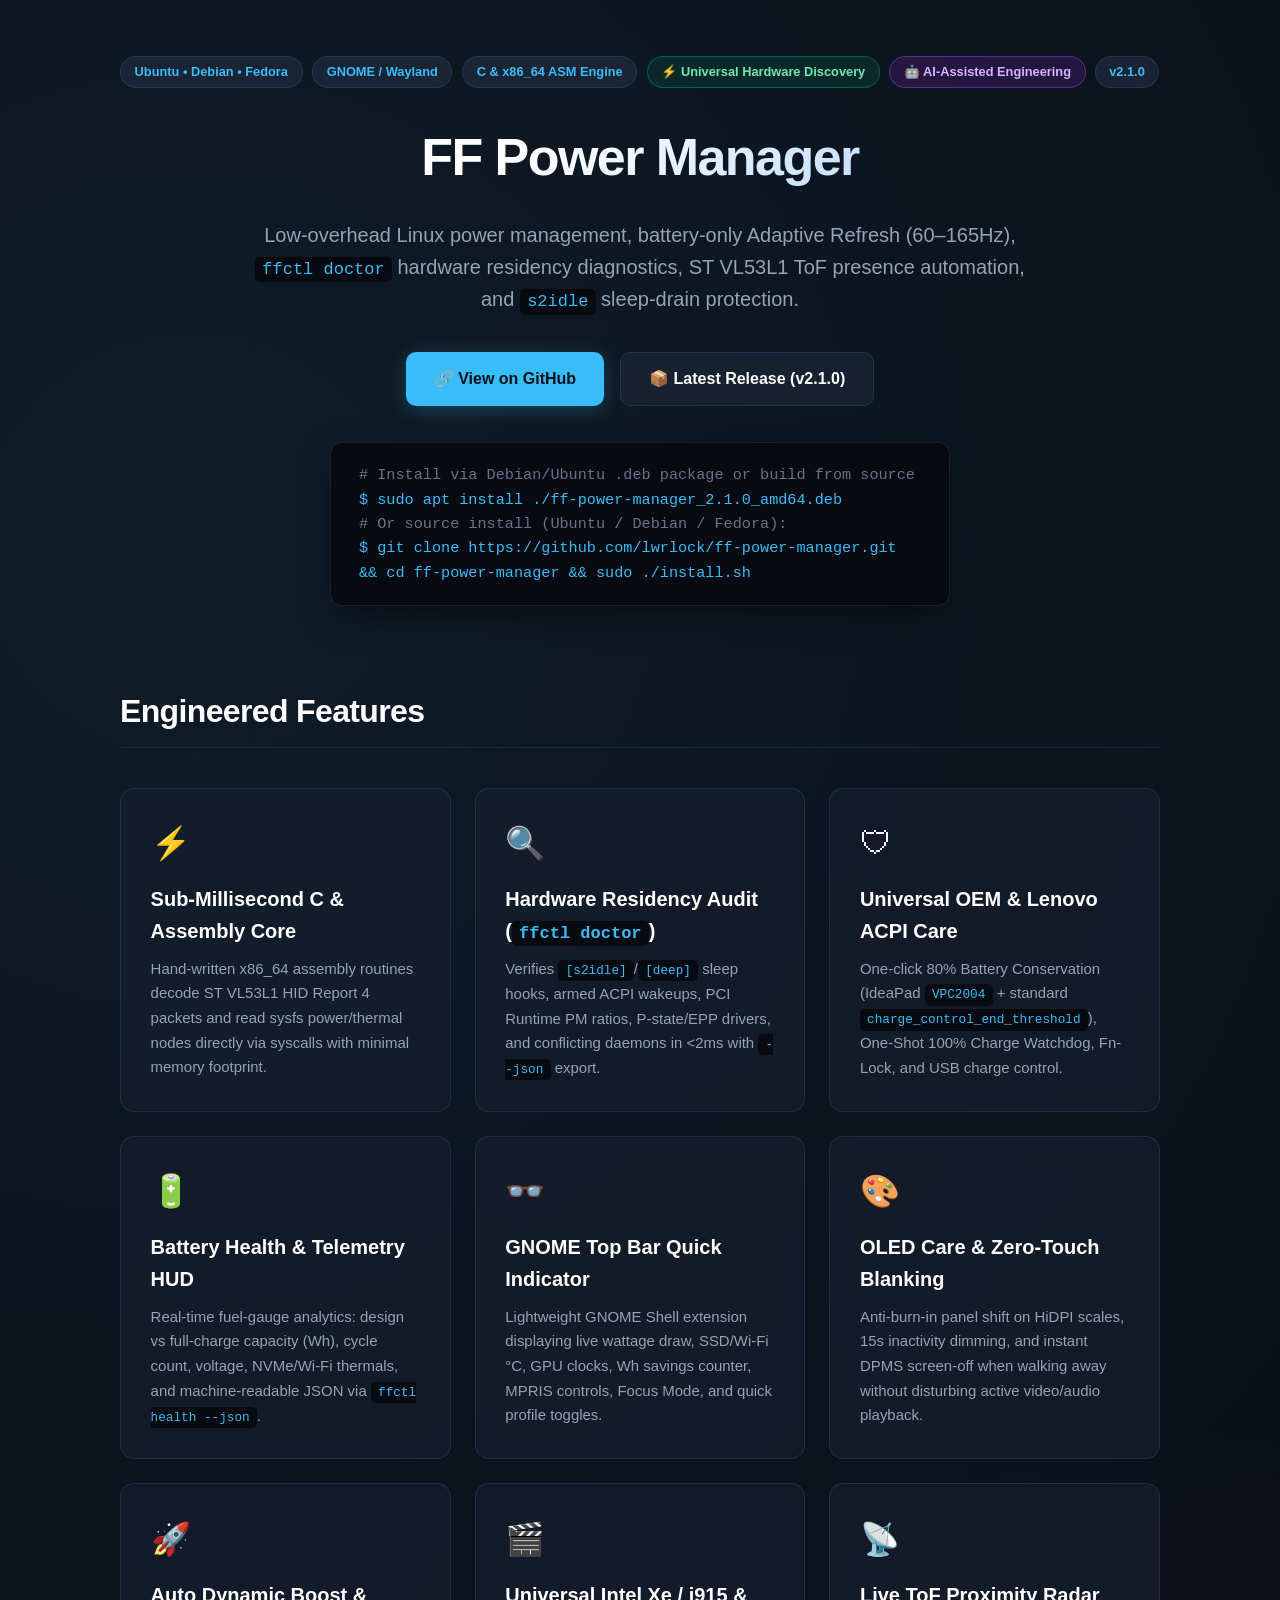
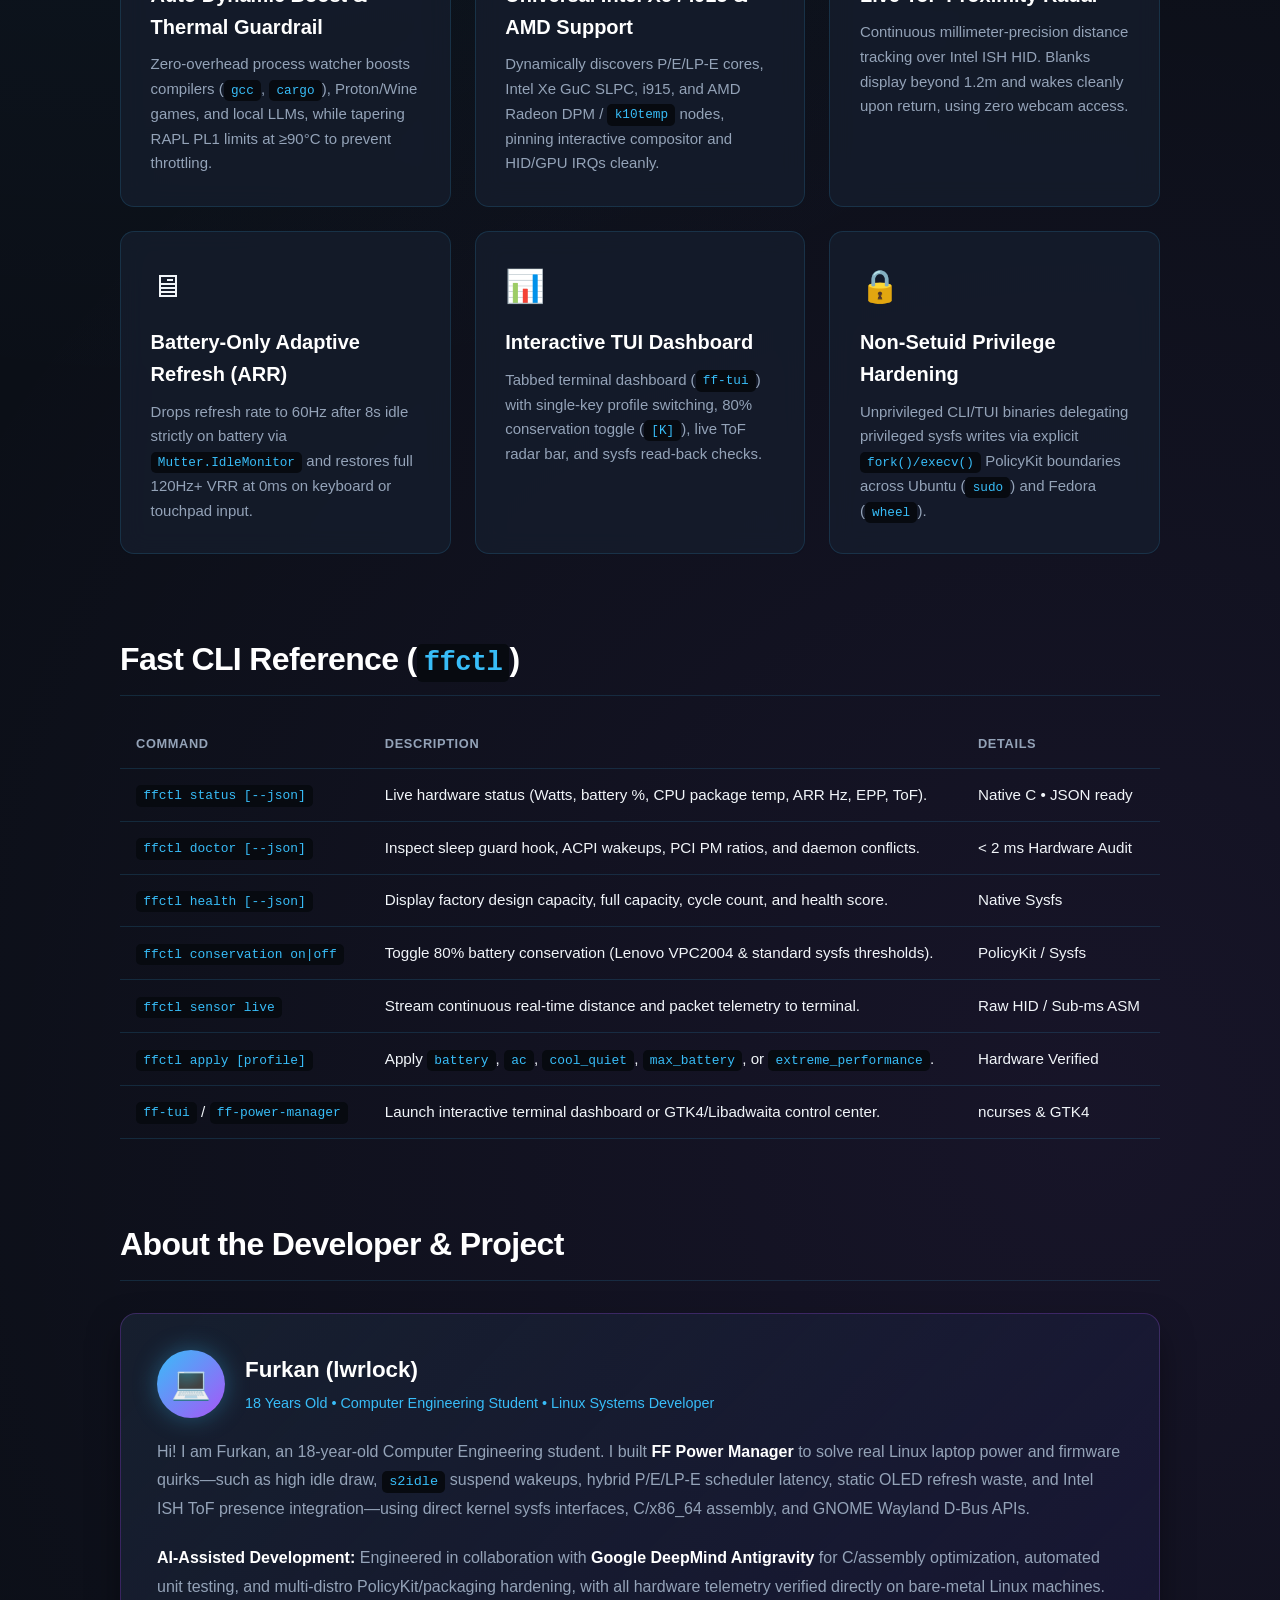
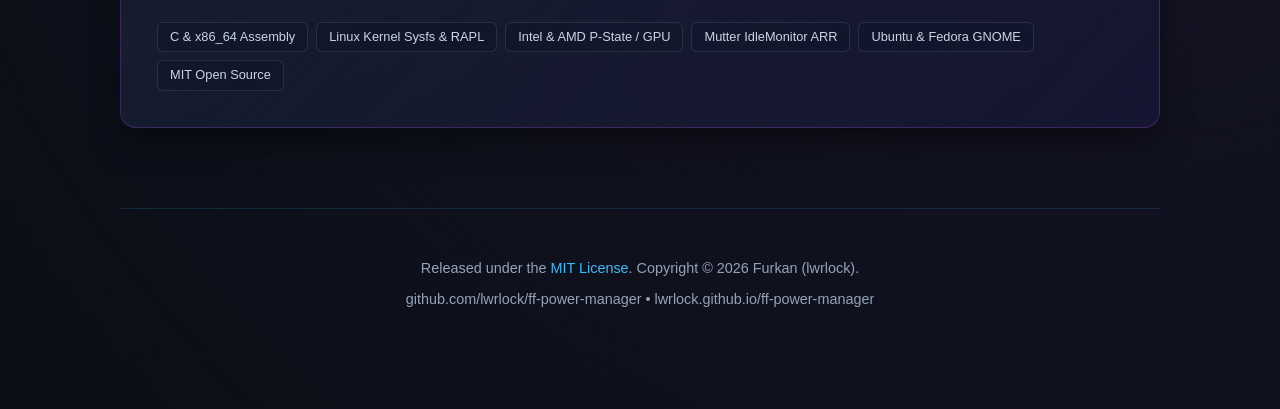
==== commit e955ed41: "docs: add transparent AI-assisted engineering attribution" ====
--- a/docs/index.html
+++ b/docs/index.html
@@ -266,6 +266,7 @@
         <span class="badge">GNOME / Wayland</span>
         <span class="badge">C &amp; x86_64 ASM Engine</span>
         <span class="badge green">&#x26A1; Universal Hardware Discovery</span>
+        <span class="badge ai">&#x1F916; AI-Assisted Engineering</span>
         <span class="badge">v2.1.0</span>
       </div>
       <h1>FF Power Manager</h1>
@@ -426,6 +427,9 @@
         <p class="about-text">
           Hi! I am Furkan, an 18-year-old Computer Engineering student. I built <strong>FF Power Manager</strong> to solve real Linux laptop power and firmware quirks—such as high idle draw, <code>s2idle</code> suspend wakeups, hybrid P/E/LP-E scheduler latency, static OLED refresh waste, and Intel ISH ToF presence integration—using direct kernel sysfs interfaces, C/x86_64 assembly, and GNOME Wayland D-Bus APIs.
         </p>
+        <p class="about-text">
+          <strong>AI-Assisted Development:</strong> Engineered in collaboration with <strong>Google DeepMind Antigravity</strong> for C/assembly optimization, automated unit testing, and multi-distro PolicyKit/packaging hardening, with all hardware telemetry verified directly on bare-metal Linux machines.
+        </p>
         <div class="pill-group">
           <span class="pill">C &amp; x86_64 Assembly</span>
           <span class="pill">Linux Kernel Sysfs &amp; RAPL</span>
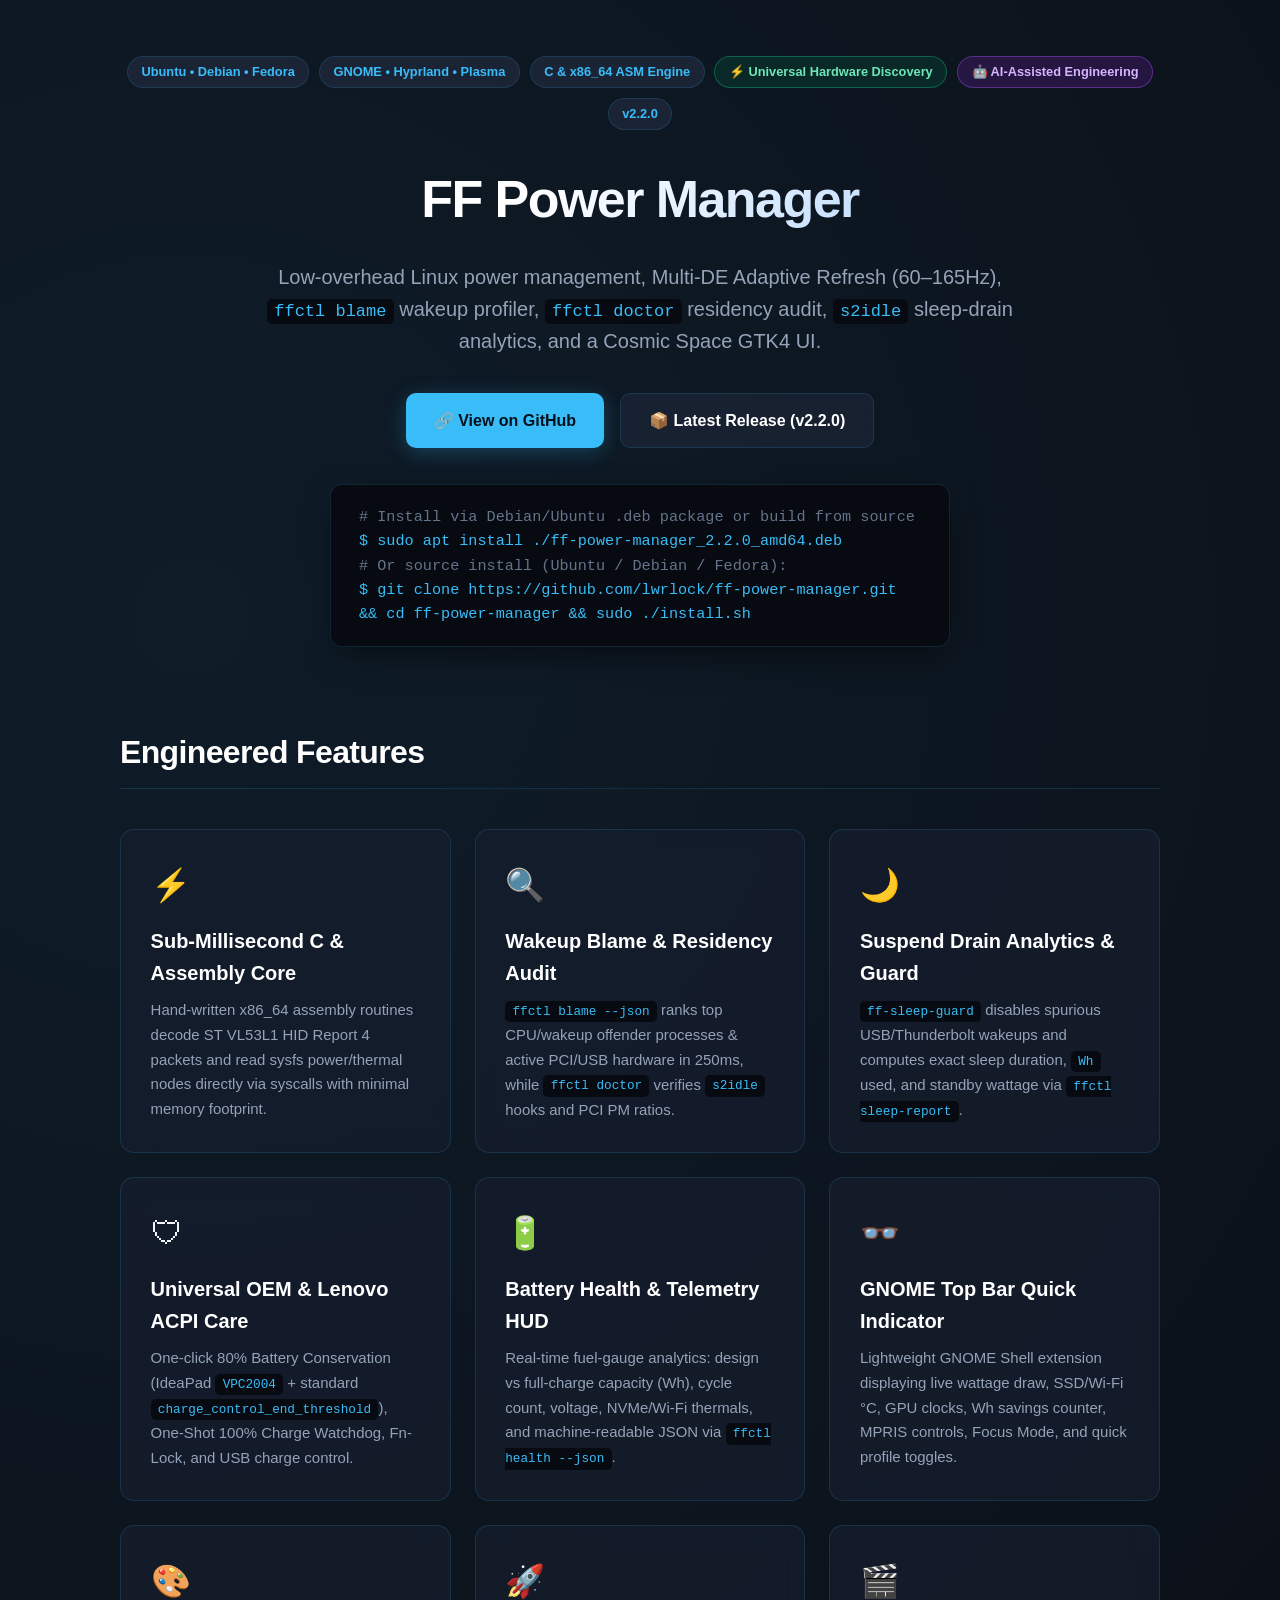
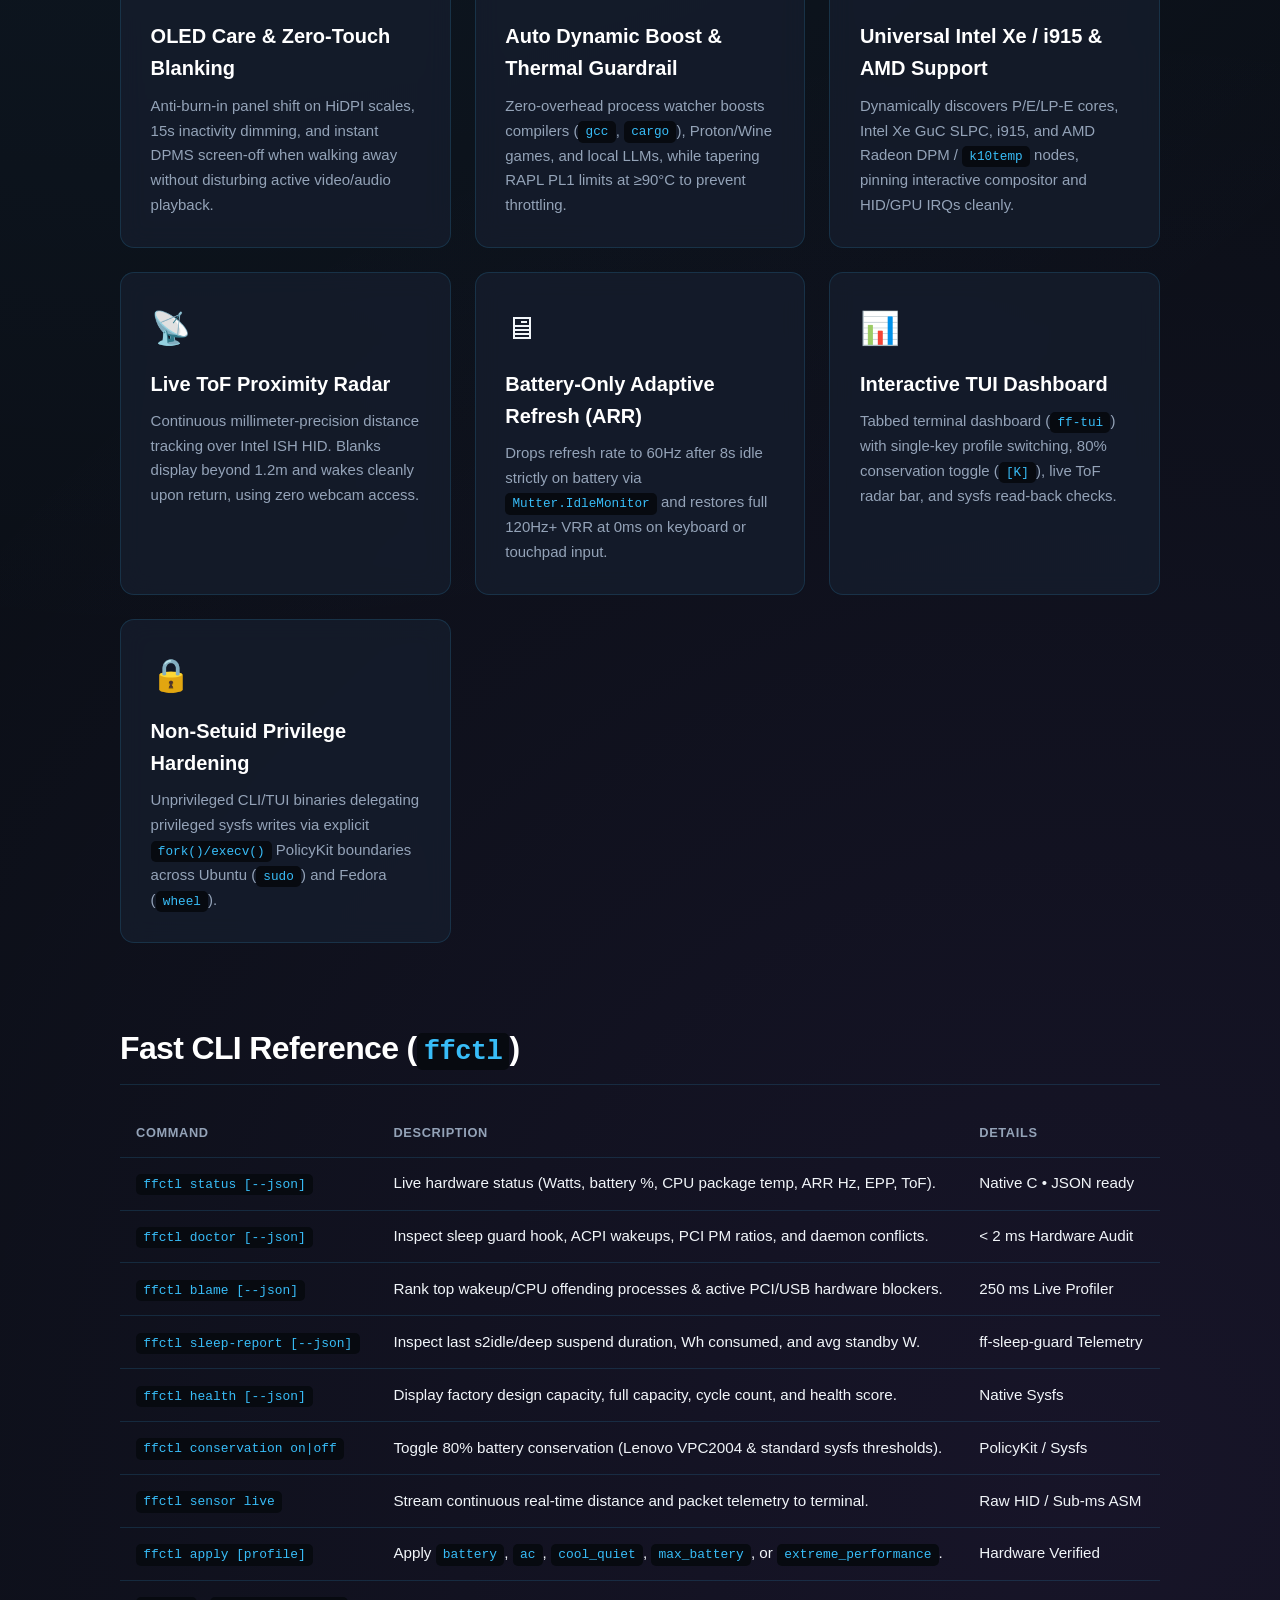
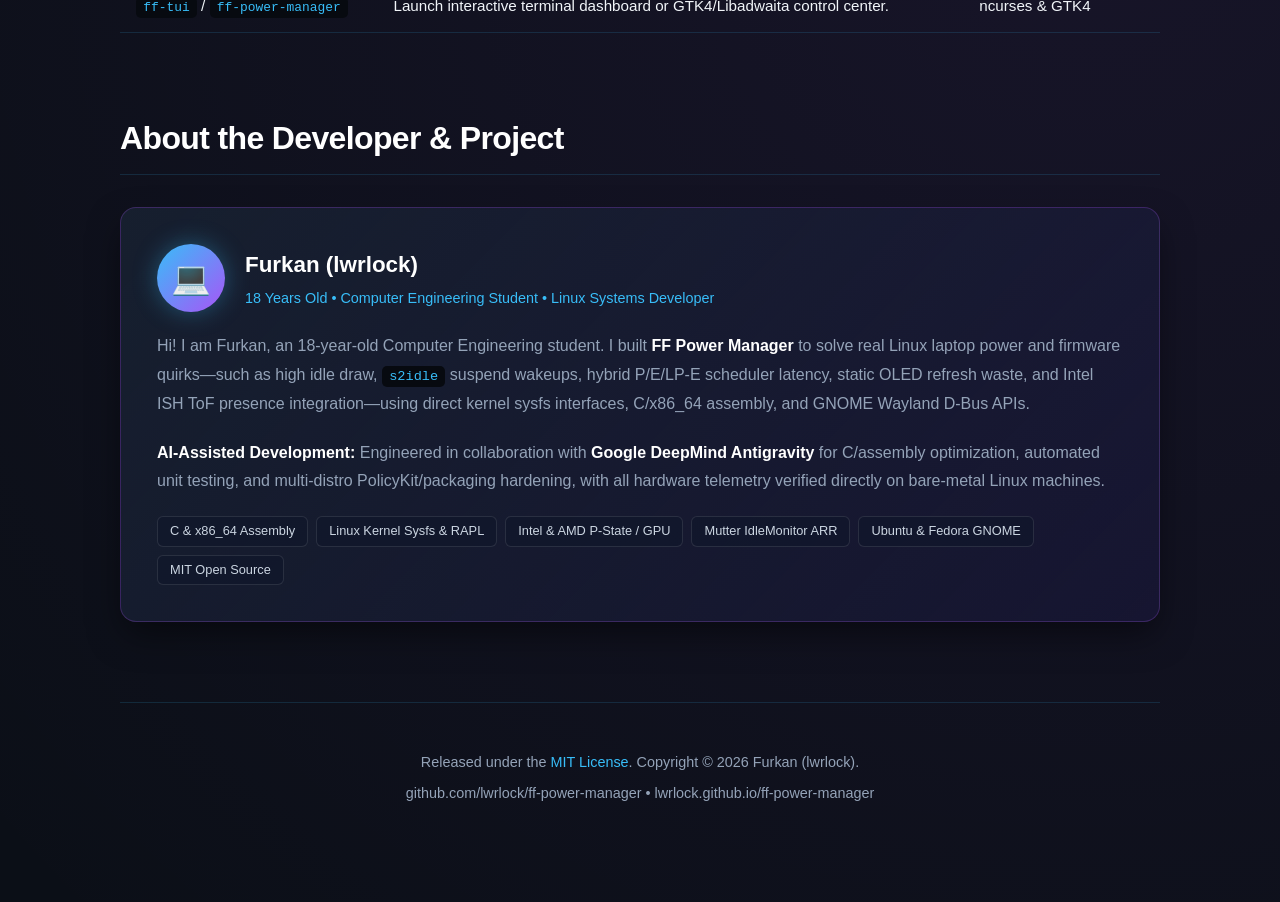
==== commit 09675540: "release(v2.2.0): cosmic GTK4 UI, wakeup blame profiler, sleep-report telemetry, Multi-DE ARR & RPM s" ====
--- a/docs/index.html
+++ b/docs/index.html
@@ -38,16 +38,16 @@
         "@type": "SoftwareApplication",
         "name": "FF Power Manager",
         "alternateName": "ffctl",
-        "softwareVersion": "2.1.0",
-        "operatingSystem": "Linux (Ubuntu, Debian, Fedora, GNOME Wayland)",
+        "softwareVersion": "2.2.0",
+        "operatingSystem": "Linux (Ubuntu, Debian, Fedora — GNOME, Hyprland, Plasma)",
         "applicationCategory": "UtilitiesApplication",
         "applicationSubCategory": "Power Management",
-        "description": "Hybrid C/x86_64 Assembly + Python/GTK4 Linux laptop power manager with universal Intel/AMD topology discovery, ffctl doctor hardware residency diagnostics, battery-only Adaptive Refresh Rate, ToF presence radar, and s2idle wakeup guard.",
+        "description": "Hybrid C/x86_64 Assembly + Python/GTK4 Linux laptop power manager with universal Intel/AMD discovery, ffctl doctor residency audit, ffctl blame wakeup profiler, ffctl sleep-report, Multi-DE Adaptive Refresh, ToF presence radar, and Cosmic GTK4 UI.",
         "license": "https://opensource.org/licenses/MIT",
         "url": "https://lwrlock.github.io/ff-power-manager/",
         "downloadUrl": "https://github.com/lwrlock/ff-power-manager/releases/latest",
         "codeRepository": "https://github.com/lwrlock/ff-power-manager",
-        "releaseNotes": "https://github.com/lwrlock/ff-power-manager/releases/tag/v2.1.0",
+        "releaseNotes": "https://github.com/lwrlock/ff-power-manager/releases/tag/v2.2.0",
         "softwareRequirements": "Linux kernel 5.19+, GNOME Shell 44+, Ubuntu/Debian/Fedora",
         "offers": { "@type": "Offer", "price": "0", "priceCurrency": "USD" },
         "author": {
@@ -263,25 +263,25 @@
     <header>
       <div class="badge-bar">
         <span class="badge">Ubuntu &bull; Debian &bull; Fedora</span>
-        <span class="badge">GNOME / Wayland</span>
+        <span class="badge">GNOME &bull; Hyprland &bull; Plasma</span>
         <span class="badge">C &amp; x86_64 ASM Engine</span>
         <span class="badge green">&#x26A1; Universal Hardware Discovery</span>
         <span class="badge ai">&#x1F916; AI-Assisted Engineering</span>
-        <span class="badge">v2.1.0</span>
+        <span class="badge">v2.2.0</span>
       </div>
       <h1>FF Power Manager</h1>
       <p class="subtitle">
-        Low-overhead Linux power management, battery-only Adaptive Refresh (60&ndash;165Hz), <code>ffctl doctor</code> hardware residency diagnostics, ST VL53L1 ToF presence automation, and <code>s2idle</code> sleep-drain protection.
+        Low-overhead Linux power management, Multi-DE Adaptive Refresh (60&ndash;165Hz), <code>ffctl blame</code> wakeup profiler, <code>ffctl doctor</code> residency audit, <code>s2idle</code> sleep-drain analytics, and a Cosmic Space GTK4 UI.
       </p>
 
       <div class="cta-group">
         <a href="https://github.com/lwrlock/ff-power-manager" class="btn btn-primary">&#x1F517; View on GitHub</a>
-        <a href="https://github.com/lwrlock/ff-power-manager/releases/tag/v2.1.0" class="btn btn-outline">&#x1F4E6; Latest Release (v2.1.0)</a>
+        <a href="https://github.com/lwrlock/ff-power-manager/releases/tag/v2.2.0" class="btn btn-outline">&#x1F4E6; Latest Release (v2.2.0)</a>
       </div>
 
       <div class="terminal-box">
         <span class="comment"># Install via Debian/Ubuntu .deb package or build from source</span><br>
-        $ sudo apt install ./ff-power-manager_2.1.0_amd64.deb<br>
+        $ sudo apt install ./ff-power-manager_2.2.0_amd64.deb<br>
         <span class="comment"># Or source install (Ubuntu / Debian / Fedora):</span><br>
         $ git clone https://github.com/lwrlock/ff-power-manager.git &amp;&amp; cd ff-power-manager &amp;&amp; sudo ./install.sh
       </div>
@@ -298,8 +298,14 @@
 
         <div class="card">
           <div class="card-icon">&#x1F50D;</div>
-          <h3>Hardware Residency Audit (<code>ffctl doctor</code>)</h3>
-          <p>Verifies <code>[s2idle]</code>/<code>[deep]</code> sleep hooks, armed ACPI wakeups, PCI Runtime PM ratios, P-state/EPP drivers, and conflicting daemons in &lt;2ms with <code>--json</code> export.</p>
+          <h3>Wakeup Blame &amp; Residency Audit</h3>
+          <p><code>ffctl blame --json</code> ranks top CPU/wakeup offender processes &amp; active PCI/USB hardware in 250ms, while <code>ffctl doctor</code> verifies <code>s2idle</code> hooks and PCI PM ratios.</p>
+        </div>
+
+        <div class="card">
+          <div class="card-icon">&#x1F319;</div>
+          <h3>Suspend Drain Analytics &amp; Guard</h3>
+          <p><code>ff-sleep-guard</code> disables spurious USB/Thunderbolt wakeups and computes exact sleep duration, <code>Wh</code> used, and standby wattage via <code>ffctl sleep-report</code>.</p>
         </div>
 
         <div class="card">
@@ -384,6 +390,16 @@
             <td><code>ffctl doctor [--json]</code></td>
             <td>Inspect sleep guard hook, ACPI wakeups, PCI PM ratios, and daemon conflicts.</td>
             <td>&lt; 2 ms Hardware Audit</td>
+          </tr>
+          <tr>
+            <td><code>ffctl blame [--json]</code></td>
+            <td>Rank top wakeup/CPU offending processes &amp; active PCI/USB hardware blockers.</td>
+            <td>250 ms Live Profiler</td>
+          </tr>
+          <tr>
+            <td><code>ffctl sleep-report [--json]</code></td>
+            <td>Inspect last s2idle/deep suspend duration, Wh consumed, and avg standby W.</td>
+            <td>ff-sleep-guard Telemetry</td>
           </tr>
           <tr>
             <td><code>ffctl health [--json]</code></td>
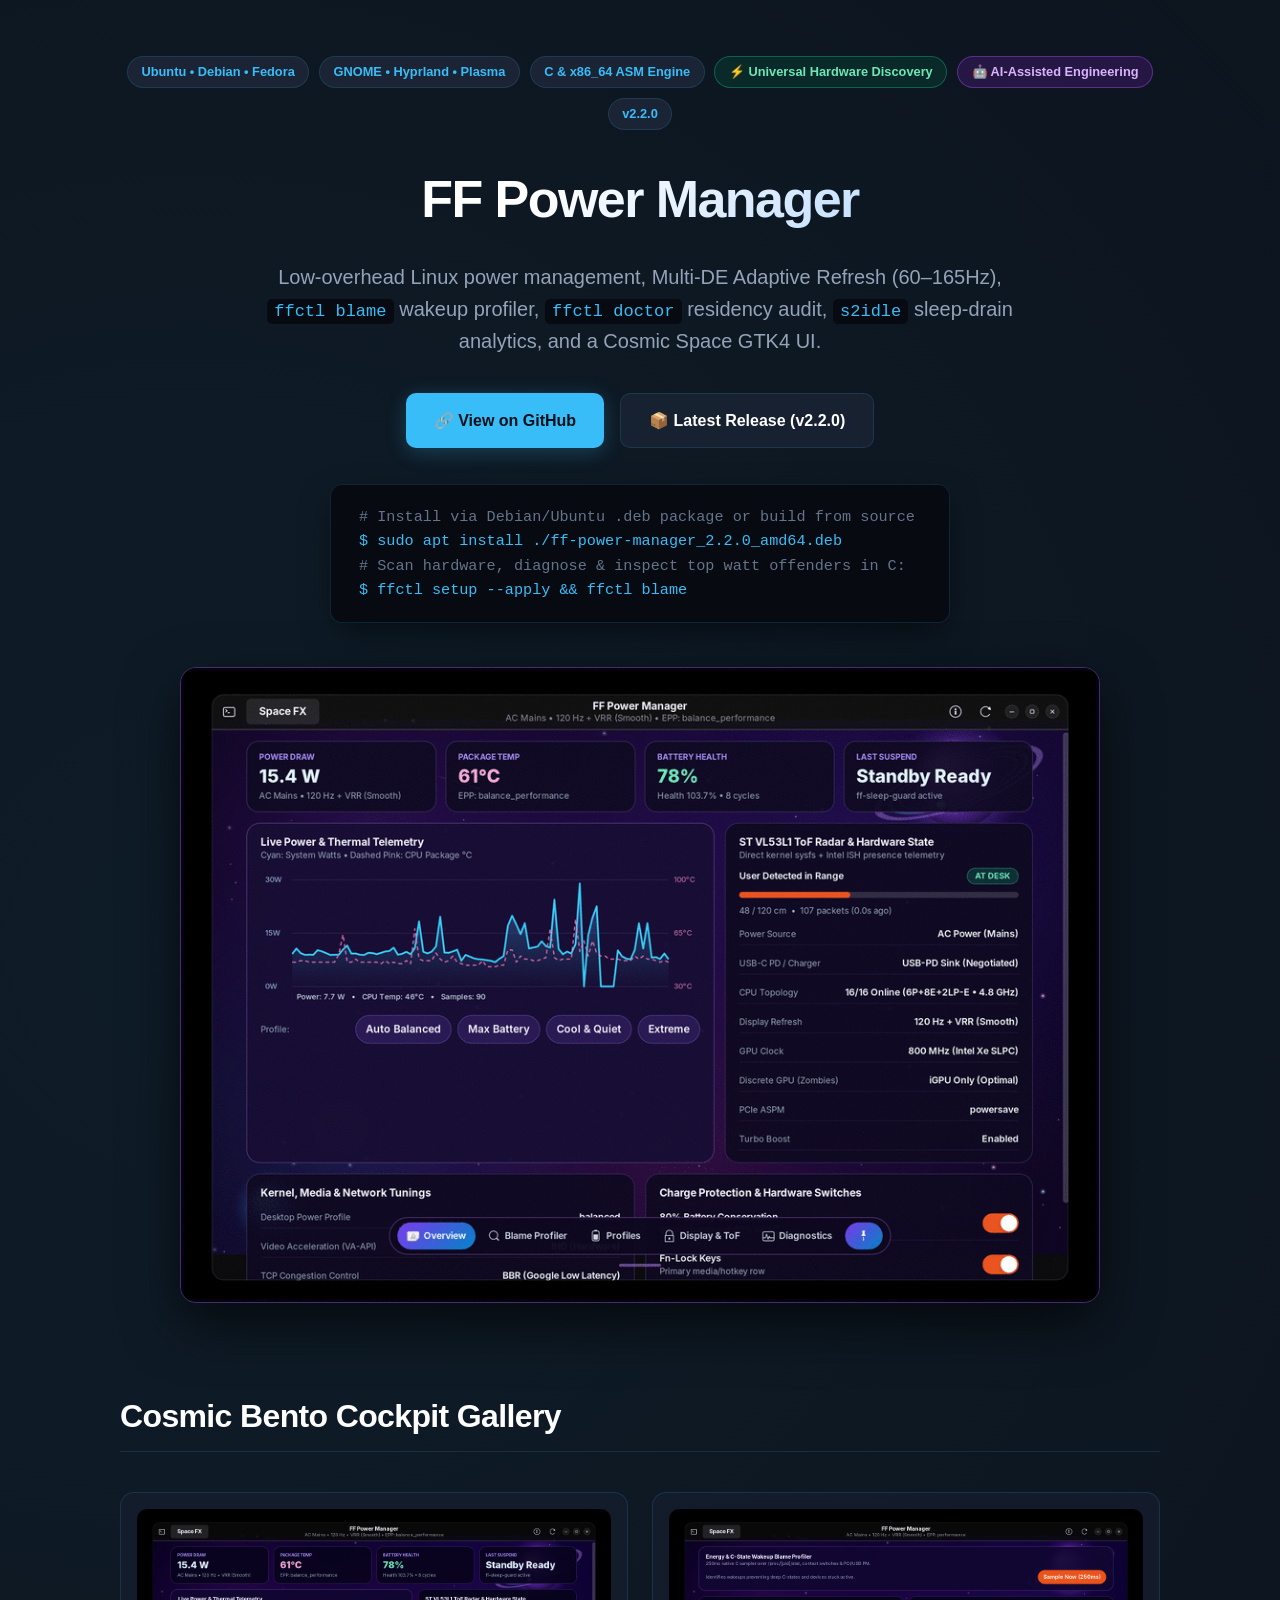
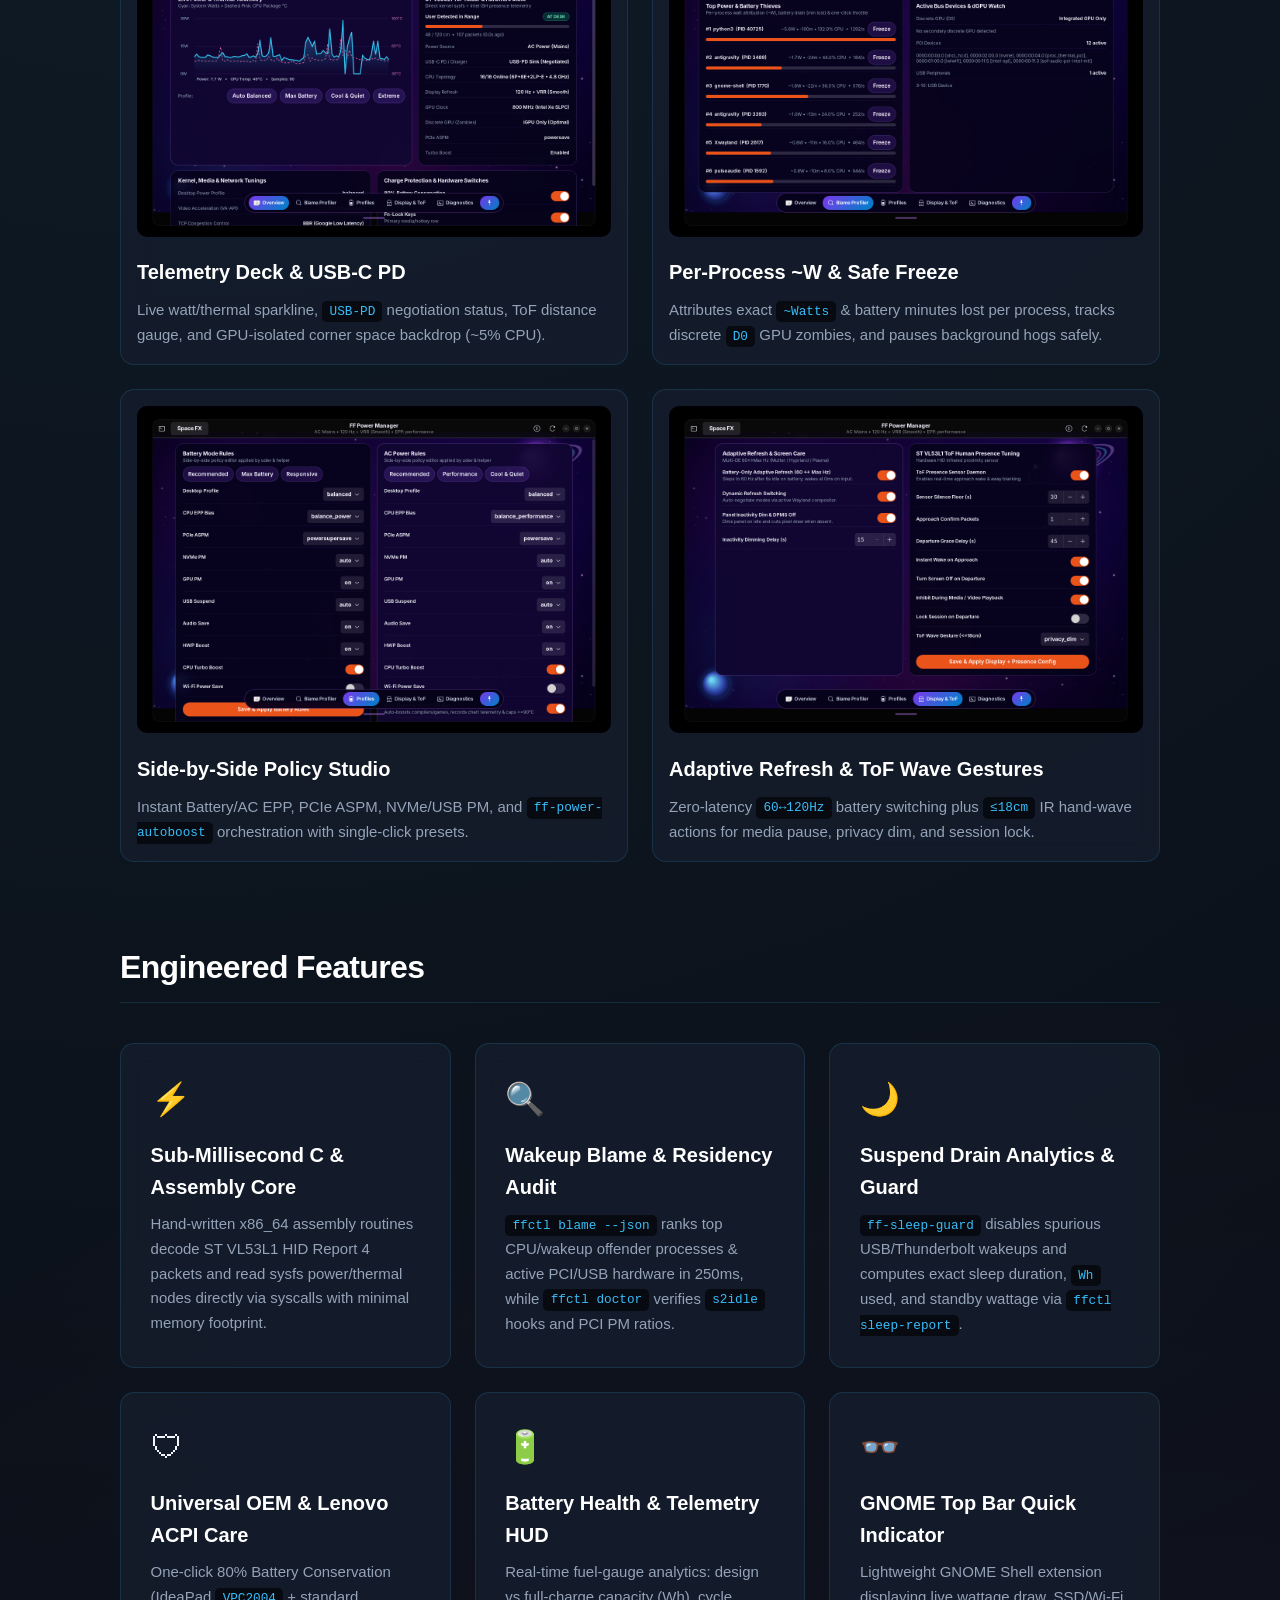
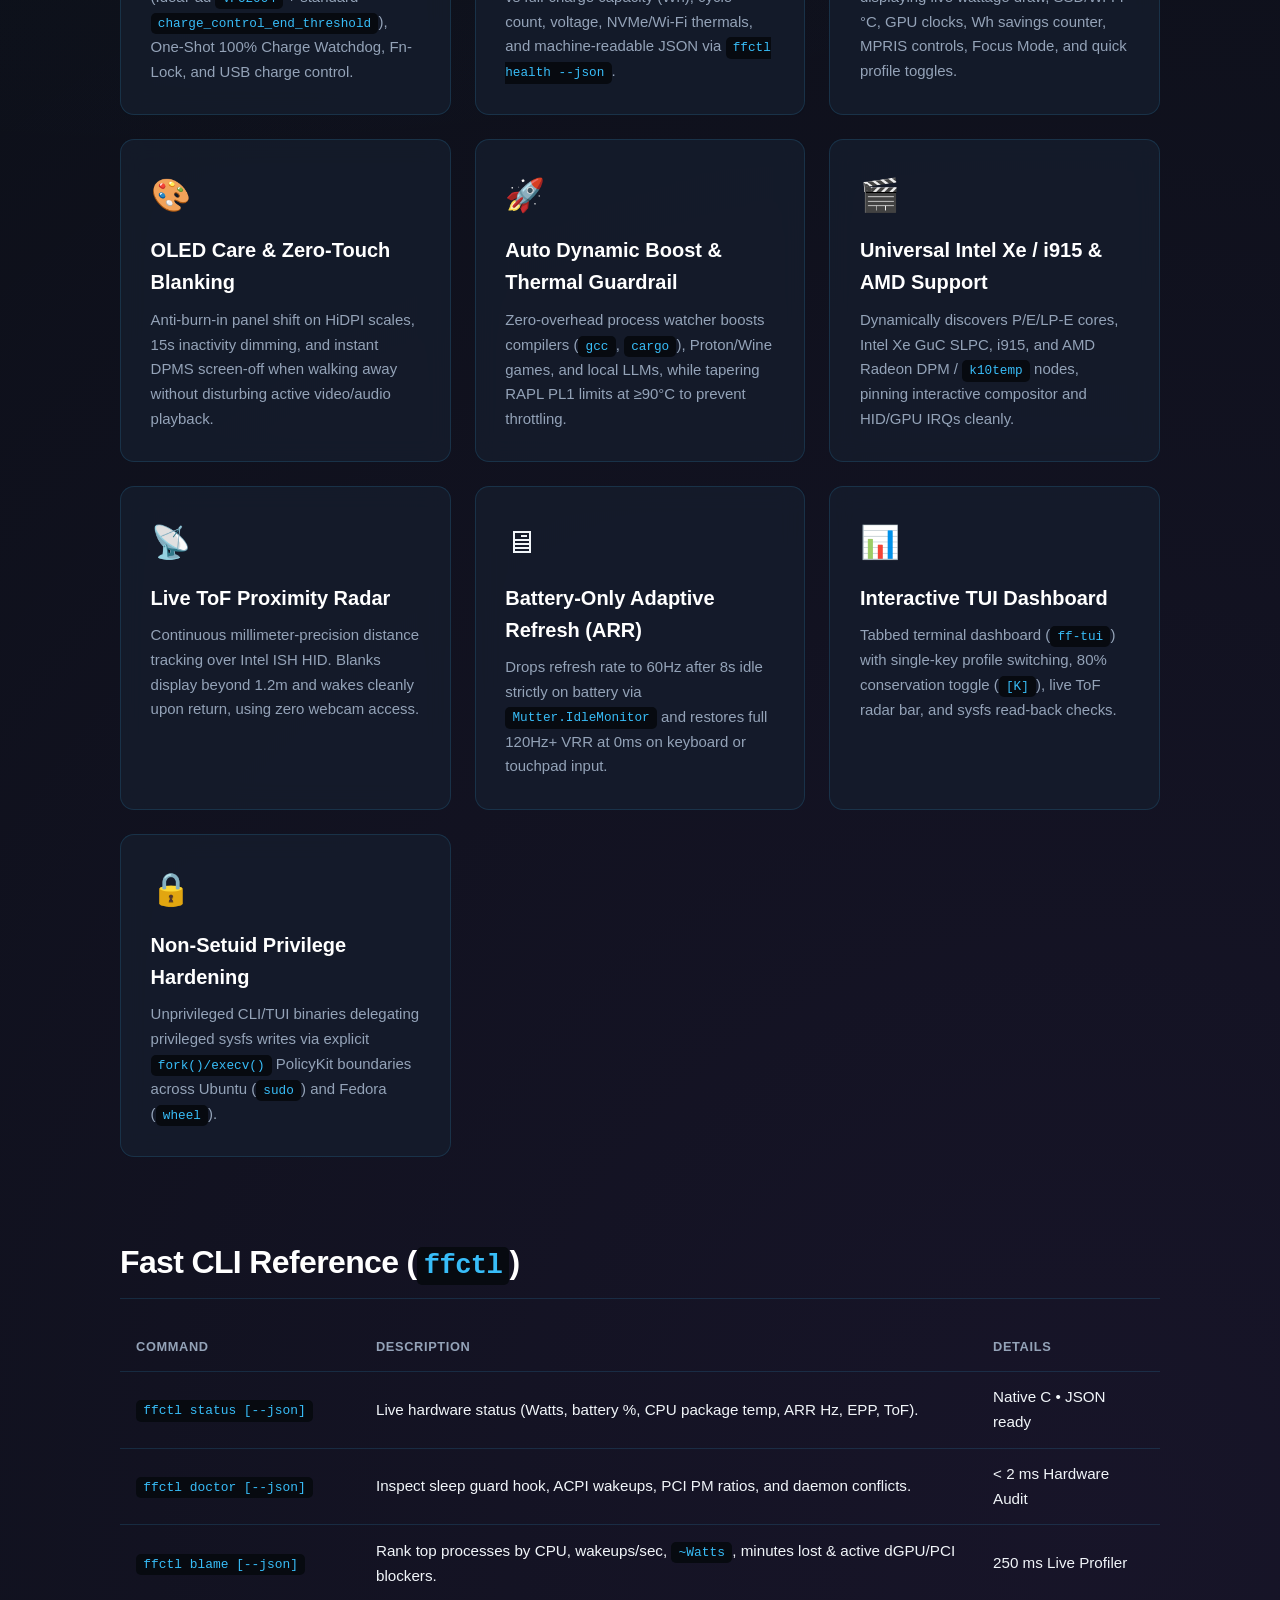
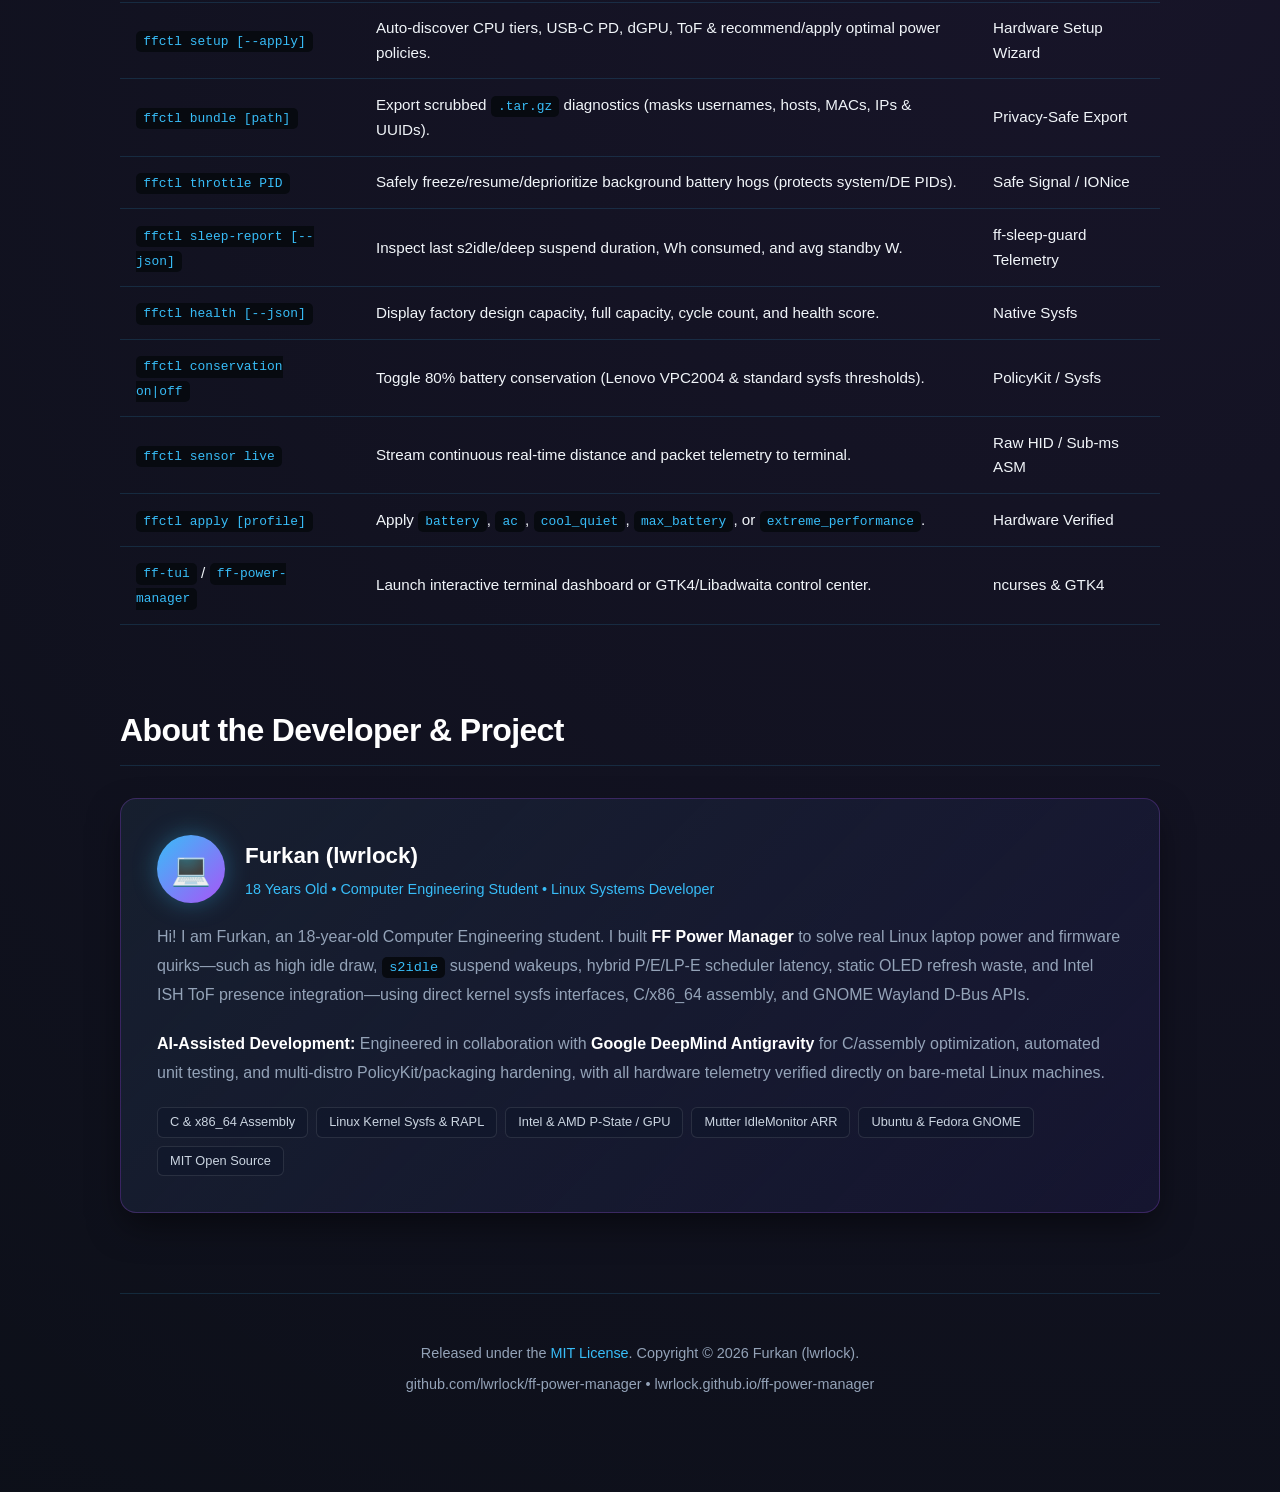
==== commit 5ecfff0e: "security: fix polkit LPE, symlink races & JSON escaping; boost visibility across docs/metainfo" ====
--- a/docs/index.html
+++ b/docs/index.html
@@ -17,16 +17,16 @@
   <meta property="og:description" content="Open-source Linux power manager built in C, x86_64 Assembly, and Python/GTK4: universal Intel/AMD discovery, ffctl doctor residency audit, 0ms Adaptive Refresh, ToF radar, and s2idle wakeup guard.">
   <meta property="og:url" content="https://lwrlock.github.io/ff-power-manager/">
   <meta property="og:site_name" content="FF Power Manager">
-  <meta property="og:image" content="https://opengraph.githubassets.com/1/lwrlock/ff-power-manager">
+  <meta property="og:image" content="https://raw.githubusercontent.com/lwrlock/ff-power-manager/main/docs/screenshots/overview.png">
   <meta property="og:image:width" content="1200">
-  <meta property="og:image:height" content="630">
+  <meta property="og:image:height" content="880">
   <meta property="og:locale" content="en_US">
 
   <!-- Twitter / X Card -->
   <meta name="twitter:card" content="summary_large_image">
   <meta name="twitter:title" content="FF Power Manager — Universal Linux Power &amp; Residency Engine">
-  <meta name="twitter:description" content="Open-source Linux power manager for Ubuntu, Debian &amp; Fedora GNOME. Native C/ASM telemetry, ffctl doctor --json, Adaptive Refresh (60-Max Hz), ToF radar &amp; s2idle guard.">
-  <meta name="twitter:image" content="https://opengraph.githubassets.com/1/lwrlock/ff-power-manager">
+  <meta name="twitter:description" content="Open-source Linux power manager for Ubuntu, Debian &amp; Fedora GNOME. Native C/ASM telemetry, ffctl blame ~W/freeze, USB-C PD inspector, Adaptive Refresh (60-Max Hz), ToF wave gestures &amp; s2idle guard.">
+  <meta name="twitter:image" content="https://raw.githubusercontent.com/lwrlock/ff-power-manager/main/docs/screenshots/overview.png">
   <meta name="twitter:site" content="@lwrlock">
 
   <!-- Schema.org JSON-LD -->
@@ -282,10 +282,40 @@
       <div class="terminal-box">
         <span class="comment"># Install via Debian/Ubuntu .deb package or build from source</span><br>
         $ sudo apt install ./ff-power-manager_2.2.0_amd64.deb<br>
-        <span class="comment"># Or source install (Ubuntu / Debian / Fedora):</span><br>
-        $ git clone https://github.com/lwrlock/ff-power-manager.git &amp;&amp; cd ff-power-manager &amp;&amp; sudo ./install.sh
+        <span class="comment"># Scan hardware, diagnose &amp; inspect top watt offenders in C:</span><br>
+        $ ffctl setup --apply &amp;&amp; ffctl blame
+      </div>
+
+      <div style="margin-top: 2.75rem;">
+        <img src="screenshots/showcase.gif" alt="FF Power Manager Cosmic Bento UI Showcase" style="width: 100%; max-width: 920px; border-radius: 16px; border: 1px solid rgba(168, 85, 247, 0.35); box-shadow: 0 20px 55px rgba(0, 0, 0, 0.65);">
       </div>
     </header>
+
+    <section>
+      <h2>Cosmic Bento Cockpit Gallery</h2>
+      <div class="grid" style="grid-template-columns: repeat(auto-fit, minmax(380px, 1fr));">
+        <div class="card" style="padding: 1rem;">
+          <img src="screenshots/overview.png" alt="Cosmic Bento Telemetry Overview" style="width: 100%; border-radius: 10px; margin-bottom: 0.75rem;">
+          <h3>Telemetry Deck &amp; USB-C PD</h3>
+          <p>Live watt/thermal sparkline, <code>USB-PD</code> negotiation status, ToF distance gauge, and GPU-isolated corner space backdrop (~5% CPU).</p>
+        </div>
+        <div class="card" style="padding: 1rem;">
+          <img src="screenshots/blame.png" alt="Per-Process ~W & Freeze Profiler" style="width: 100%; border-radius: 10px; margin-bottom: 0.75rem;">
+          <h3>Per-Process ~W &amp; Safe Freeze</h3>
+          <p>Attributes exact <code>~Watts</code> &amp; battery minutes lost per process, tracks discrete <code>D0</code> GPU zombies, and pauses background hogs safely.</p>
+        </div>
+        <div class="card" style="padding: 1rem;">
+          <img src="screenshots/profiles.png" alt="Battery & AC Policy Studio" style="width: 100%; border-radius: 10px; margin-bottom: 0.75rem;">
+          <h3>Side-by-Side Policy Studio</h3>
+          <p>Instant Battery/AC EPP, PCIe ASPM, NVMe/USB PM, and <code>ff-power-autoboost</code> orchestration with single-click presets.</p>
+        </div>
+        <div class="card" style="padding: 1rem;">
+          <img src="screenshots/display.png" alt="Multi-DE Refresh & ToF Wave Gestures" style="width: 100%; border-radius: 10px; margin-bottom: 0.75rem;">
+          <h3>Adaptive Refresh &amp; ToF Wave Gestures</h3>
+          <p>Zero-latency <code>60&harr;120Hz</code> battery switching plus <code>&le;18cm</code> IR hand-wave actions for media pause, privacy dim, and session lock.</p>
+        </div>
+      </div>
+    </section>
 
     <section>
       <h2>Engineered Features</h2>
@@ -393,8 +423,23 @@
           </tr>
           <tr>
             <td><code>ffctl blame [--json]</code></td>
-            <td>Rank top wakeup/CPU offending processes &amp; active PCI/USB hardware blockers.</td>
+            <td>Rank top processes by CPU, wakeups/sec, <code>~Watts</code>, minutes lost &amp; active dGPU/PCI blockers.</td>
             <td>250 ms Live Profiler</td>
+          </tr>
+          <tr>
+            <td><code>ffctl setup [--apply]</code></td>
+            <td>Auto-discover CPU tiers, USB-C PD, dGPU, ToF &amp; recommend/apply optimal power policies.</td>
+            <td>Hardware Setup Wizard</td>
+          </tr>
+          <tr>
+            <td><code>ffctl bundle [path]</code></td>
+            <td>Export scrubbed <code>.tar.gz</code> diagnostics (masks usernames, hosts, MACs, IPs &amp; UUIDs).</td>
+            <td>Privacy-Safe Export</td>
+          </tr>
+          <tr>
+            <td><code>ffctl throttle PID</code></td>
+            <td>Safely freeze/resume/deprioritize background battery hogs (protects system/DE PIDs).</td>
+            <td>Safe Signal / IONice</td>
           </tr>
           <tr>
             <td><code>ffctl sleep-report [--json]</code></td>
